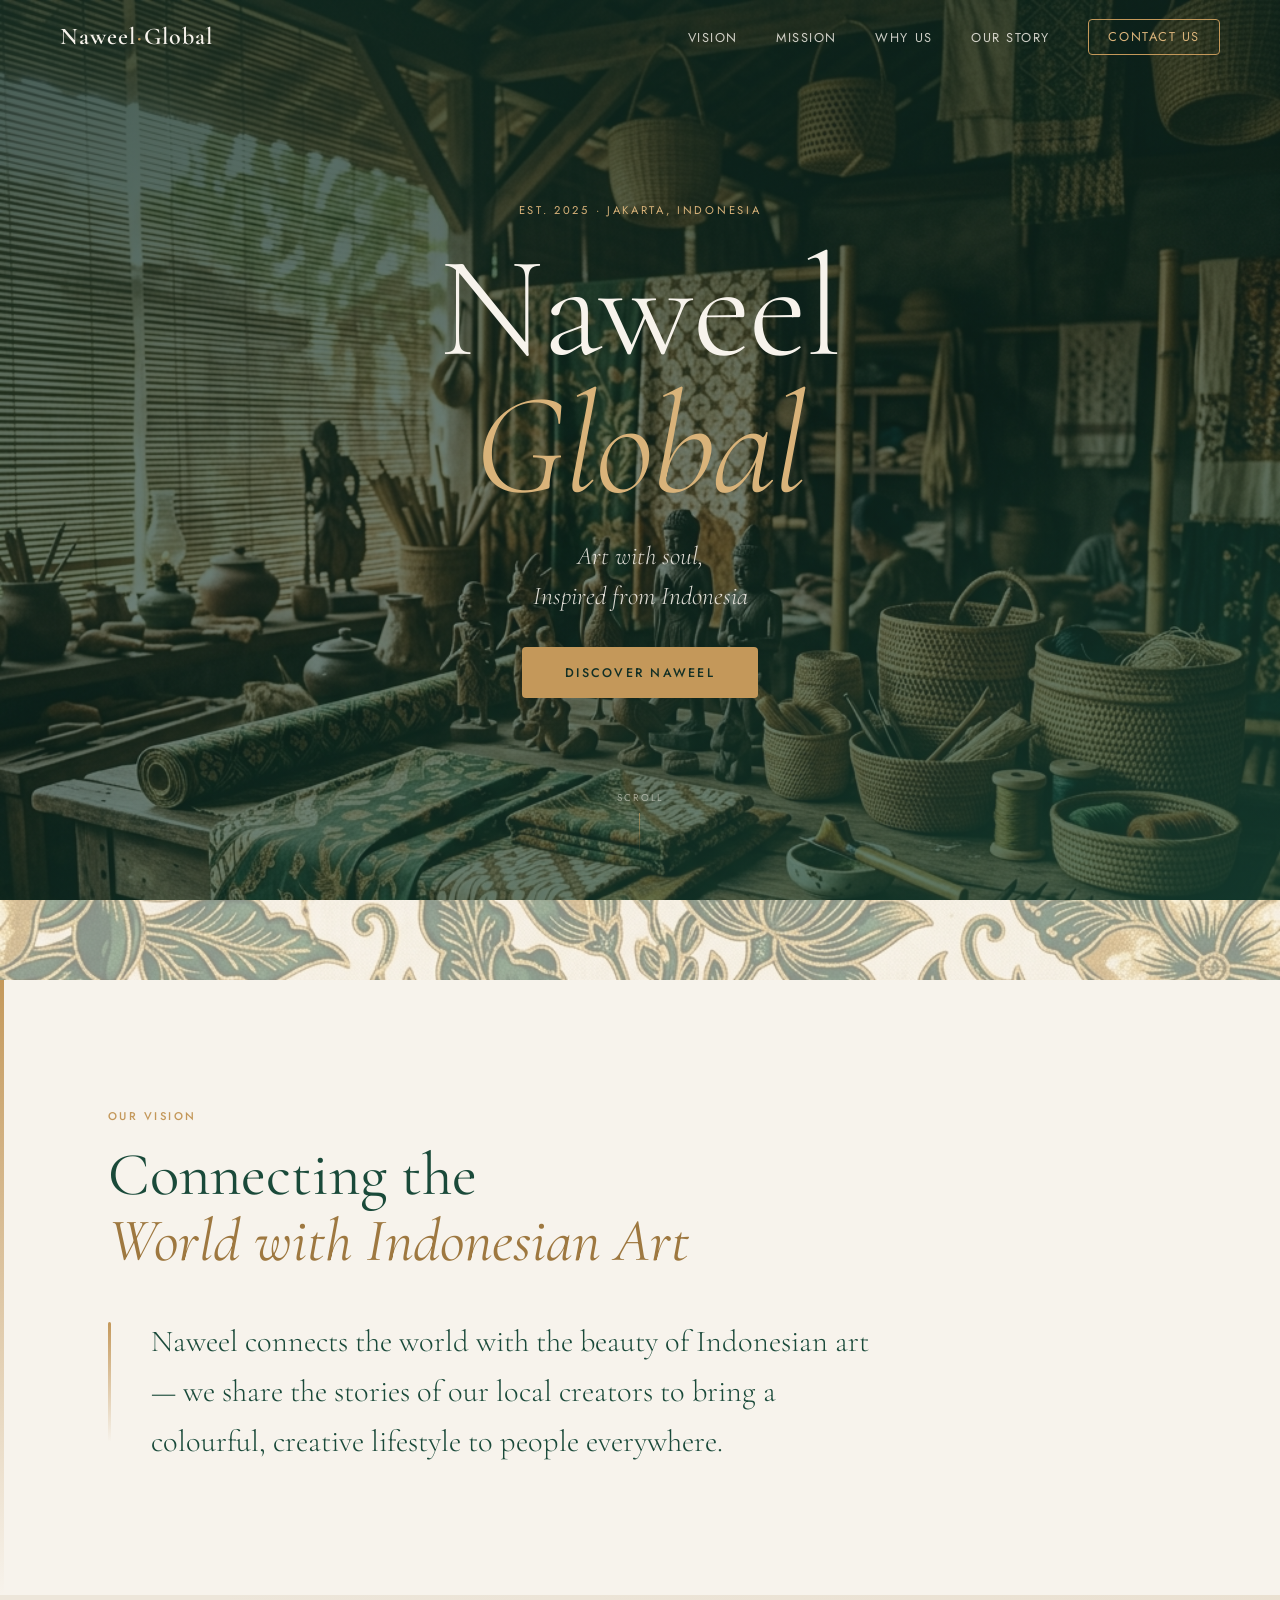
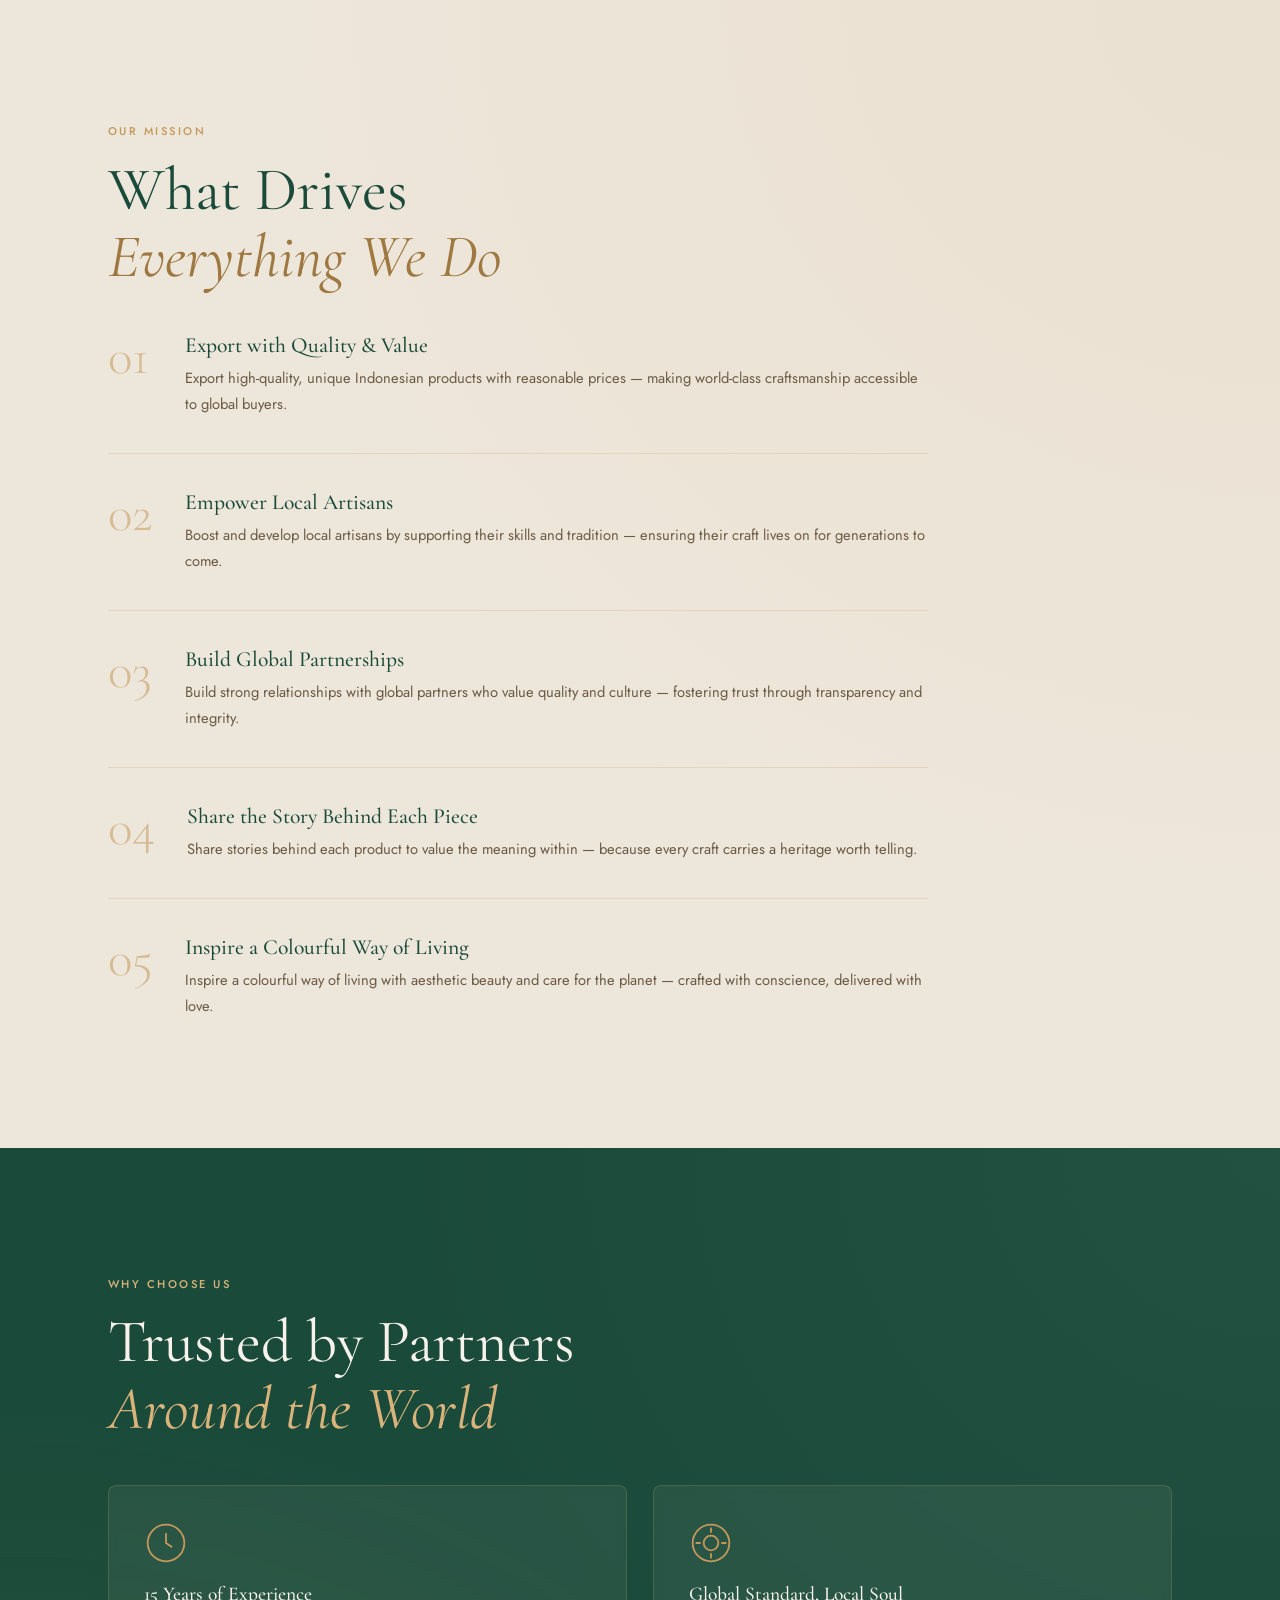
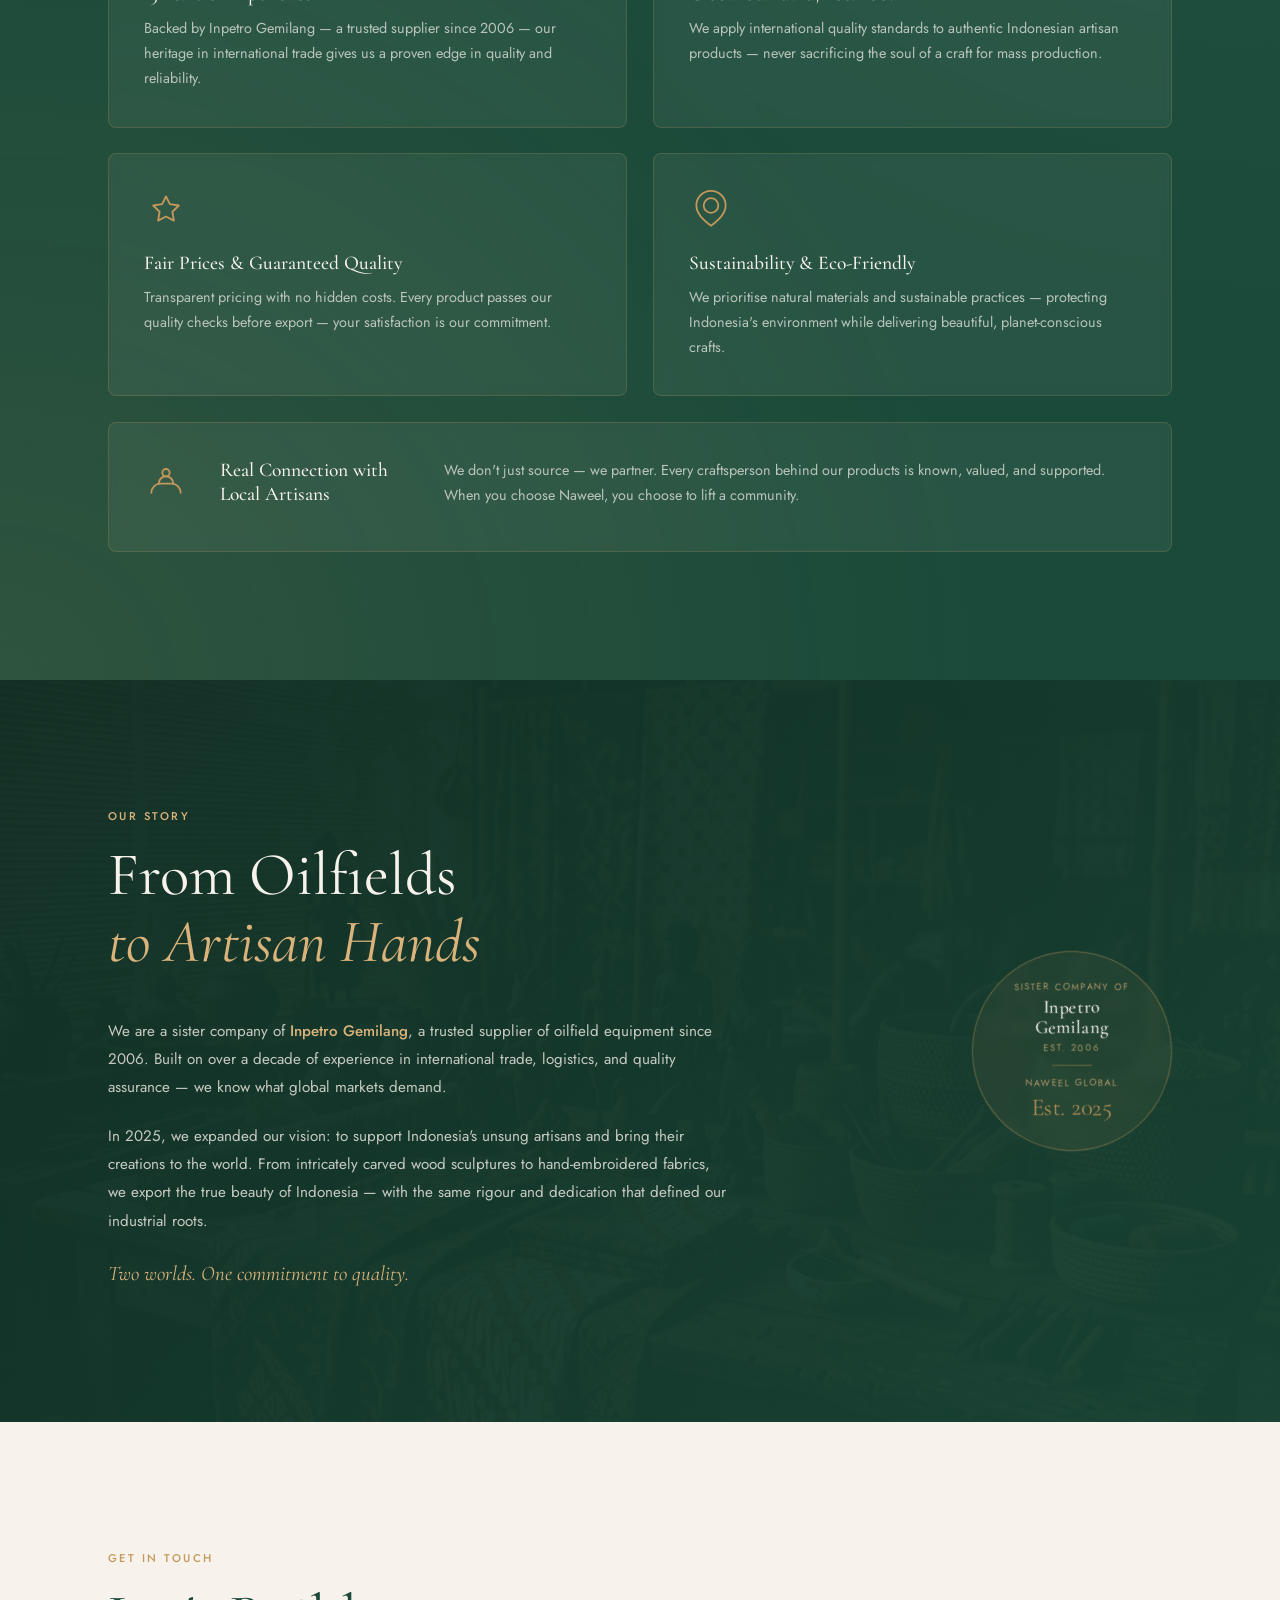
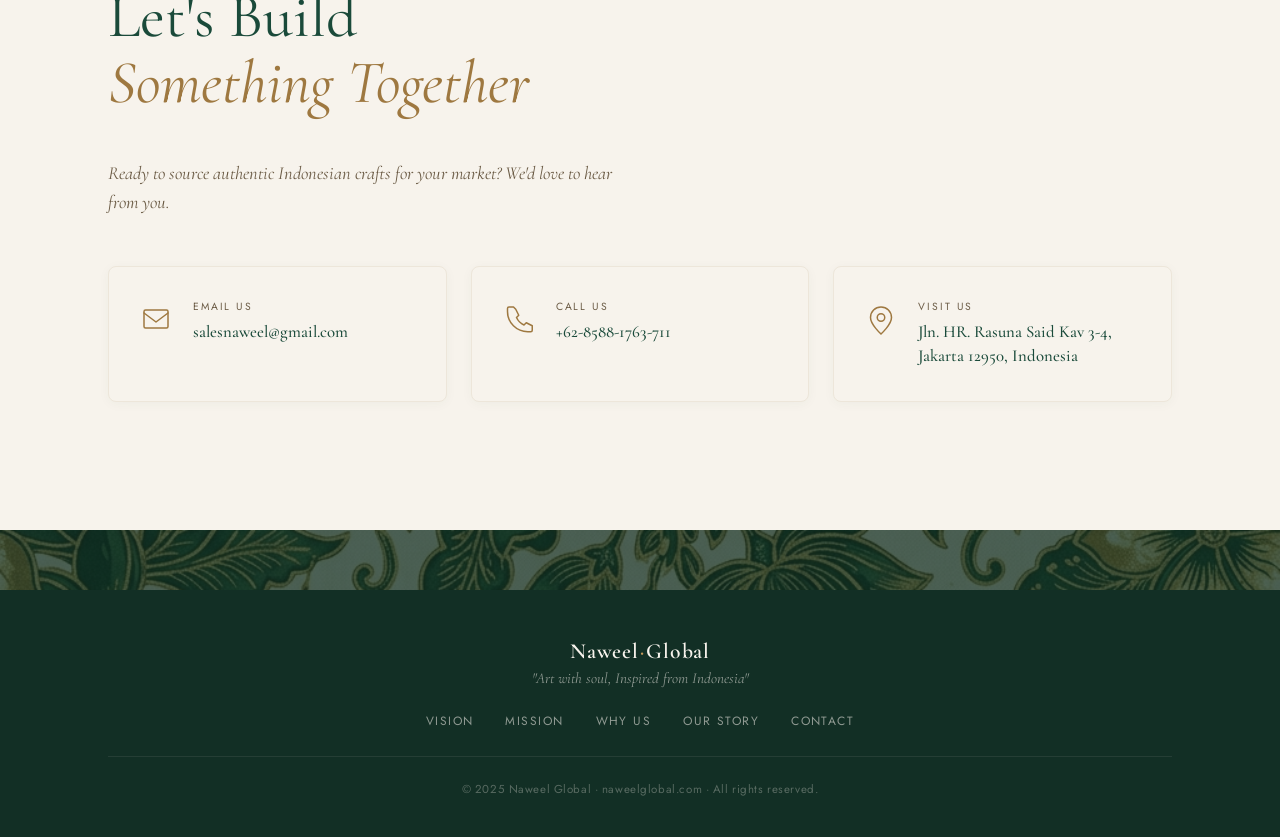
==== index.html @ 99b571c7 "Upload files for the first changes Created the files via Google's Antigravity" ====
<!DOCTYPE html>
<html lang="en">
<head>
  <meta charset="UTF-8" />
  <meta name="viewport" content="width=device-width, initial-scale=1.0" />
  <title>Naweel Global — Art with soul, Inspired from Indonesia</title>
  <meta name="description" content="Naweel Global connects the world with the beauty of Indonesian artisan crafts — handcrafted with soul, exported with care. Discover carved wood, embroidered fabrics, and more." />
  <meta name="keywords" content="Indonesian handicrafts, artisan export, batik, carved wood, Indonesian art, Naweel Global" />
  <meta property="og:title" content="Naweel Global — Art with soul, Inspired from Indonesia" />
  <meta property="og:description" content="Naweel Global connects the world with the beauty of Indonesian artisan crafts." />
  <meta property="og:url" content="https://naweelglobal.com" />
  <link rel="preconnect" href="https://fonts.googleapis.com" />
  <link rel="preconnect" href="https://fonts.gstatic.com" crossorigin />
  <link href="https://fonts.googleapis.com/css2?family=Cormorant+Garamond:ital,wght@0,300;0,400;0,500;0,600;0,700;1,300;1,400;1,500&family=Jost:wght@300;400;500&display=swap" rel="stylesheet" />
  <link rel="stylesheet" href="style.css" />
</head>
<body>

  <!-- ─────────────── NAV ─────────────── -->
  <nav id="navbar" role="navigation" aria-label="Main navigation">
    <div class="nav-inner">
      <a href="#hero" class="nav-logo" id="nav-logo-link">
        <span class="logo-text">Naweel<span class="logo-dot">·</span>Global</span>
      </a>
      <button class="nav-toggle" id="nav-toggle" aria-label="Toggle menu" aria-expanded="false">
        <span></span><span></span><span></span>
      </button>
      <ul class="nav-links" id="nav-links" role="list">
        <li><a href="#vision" class="nav-link">Vision</a></li>
        <li><a href="#mission" class="nav-link">Mission</a></li>
        <li><a href="#why-us" class="nav-link">Why Us</a></li>
        <li><a href="#our-story" class="nav-link">Our Story</a></li>
        <li><a href="#contact" class="nav-link nav-cta">Contact Us</a></li>
      </ul>
    </div>
  </nav>

  <!-- ─────────────── HERO ─────────────── -->
  <section id="hero" class="hero" aria-label="Hero section">
    <div class="hero-overlay"></div>
    <div class="hero-content reveal-hero">
      <p class="hero-eyebrow">Est. 2025 · Jakarta, Indonesia</p>
      <h1 class="hero-title">Naweel<br /><em>Global</em></h1>
      <p class="hero-slogan">Art with soul,<br />Inspired from Indonesia</p>
      <a href="#vision" class="btn-hero" id="discover-btn">Discover Naweel</a>
    </div>
    <div class="hero-scroll-hint" aria-hidden="true">
      <span>Scroll</span>
      <div class="scroll-line"></div>
    </div>
  </section>

  <!-- ─────────────── DIVIDER ORNAMENT ─────────────── -->
  <div class="ornament-band" aria-hidden="true">
    <img src="artisan_pattern.png" alt="" class="ornament-img" />
  </div>

  <!-- ─────────────── VISION ─────────────── -->
  <section id="vision" class="section vision-section" aria-label="Vision">
    <div class="container">
      <div class="section-label reveal">Our Vision</div>
      <h2 class="section-title reveal">Connecting the<br /><em>World with Indonesian Art</em></h2>
      <div class="vision-body reveal">
        <div class="vision-leaf" aria-hidden="true"></div>
        <p class="vision-text">
          Naweel connects the world with the beauty of Indonesian art — we share the stories of our local creators to bring a colourful, creative lifestyle to people everywhere.
        </p>
      </div>
    </div>
  </section>

  <!-- ─────────────── MISSION ─────────────── -->
  <section id="mission" class="section mission-section" aria-label="Mission">
    <div class="container">
      <div class="section-label reveal">Our Mission</div>
      <h2 class="section-title reveal">What Drives<br /><em>Everything We Do</em></h2>
      <ol class="mission-list" role="list">
        <li class="mission-item reveal">
          <span class="mission-num">01</span>
          <div class="mission-body">
            <h3 class="mission-heading">Export with Quality & Value</h3>
            <p>Export high-quality, unique Indonesian products with reasonable prices — making world-class craftsmanship accessible to global buyers.</p>
          </div>
        </li>
        <li class="mission-item reveal">
          <span class="mission-num">02</span>
          <div class="mission-body">
            <h3 class="mission-heading">Empower Local Artisans</h3>
            <p>Boost and develop local artisans by supporting their skills and tradition — ensuring their craft lives on for generations to come.</p>
          </div>
        </li>
        <li class="mission-item reveal">
          <span class="mission-num">03</span>
          <div class="mission-body">
            <h3 class="mission-heading">Build Global Partnerships</h3>
            <p>Build strong relationships with global partners who value quality and culture — fostering trust through transparency and integrity.</p>
          </div>
        </li>
        <li class="mission-item reveal">
          <span class="mission-num">04</span>
          <div class="mission-body">
            <h3 class="mission-heading">Share the Story Behind Each Piece</h3>
            <p>Share stories behind each product to value the meaning within — because every craft carries a heritage worth telling.</p>
          </div>
        </li>
        <li class="mission-item reveal">
          <span class="mission-num">05</span>
          <div class="mission-body">
            <h3 class="mission-heading">Inspire a Colourful Way of Living</h3>
            <p>Inspire a colourful way of living with aesthetic beauty and care for the planet — crafted with conscience, delivered with love.</p>
          </div>
        </li>
      </ol>
    </div>
  </section>

  <!-- ─────────────── WHY CHOOSE US ─────────────── -->
  <section id="why-us" class="section why-section" aria-label="Why choose Naweel Global">
    <div class="container">
      <div class="section-label reveal">Why Choose Us</div>
      <h2 class="section-title reveal">Trusted by Partners<br /><em>Around the World</em></h2>
      <div class="why-grid">

        <div class="why-card reveal" id="why-card-1">
          <div class="why-icon" aria-hidden="true">
            <svg viewBox="0 0 48 48" fill="none" xmlns="http://www.w3.org/2000/svg">
              <circle cx="24" cy="24" r="20" stroke="currentColor" stroke-width="2"/>
              <path d="M24 14v10l6 4" stroke="currentColor" stroke-width="2" stroke-linecap="round"/>
            </svg>
          </div>
          <h3 class="why-title">15 Years of Experience</h3>
          <p class="why-desc">Backed by Inpetro Gemilang — a trusted supplier since 2006 — our heritage in international trade gives us a proven edge in quality and reliability.</p>
        </div>

        <div class="why-card reveal" id="why-card-2">
          <div class="why-icon" aria-hidden="true">
            <svg viewBox="0 0 48 48" fill="none" xmlns="http://www.w3.org/2000/svg">
              <circle cx="24" cy="24" r="20" stroke="currentColor" stroke-width="2"/>
              <path d="M16 24c0-4.418 3.582-8 8-8s8 3.582 8 8-3.582 8-8 8-8-3.582-8-8z" stroke="currentColor" stroke-width="2"/>
              <path d="M24 12V8M24 40v-4M36 24h4M8 24h4" stroke="currentColor" stroke-width="2" stroke-linecap="round"/>
            </svg>
          </div>
          <h3 class="why-title">Global Standard, Local Soul</h3>
          <p class="why-desc">We apply international quality standards to authentic Indonesian artisan products — never sacrificing the soul of a craft for mass production.</p>
        </div>

        <div class="why-card reveal" id="why-card-3">
          <div class="why-icon" aria-hidden="true">
            <svg viewBox="0 0 48 48" fill="none" xmlns="http://www.w3.org/2000/svg">
              <path d="M24 8l4.2 8.5L38 18l-7 6.8 1.6 9.7L24 30l-8.6 4.5L17 24.8 10 18l9.8-1.5z" stroke="currentColor" stroke-width="2" stroke-linejoin="round"/>
            </svg>
          </div>
          <h3 class="why-title">Fair Prices & Guaranteed Quality</h3>
          <p class="why-desc">Transparent pricing with no hidden costs. Every product passes our quality checks before export — your satisfaction is our commitment.</p>
        </div>

        <div class="why-card reveal" id="why-card-4">
          <div class="why-icon" aria-hidden="true">
            <svg viewBox="0 0 48 48" fill="none" xmlns="http://www.w3.org/2000/svg">
              <path d="M24 40c0 0-16-10-16-22a16 16 0 0132 0C40 30 24 40 24 40z" stroke="currentColor" stroke-width="2"/>
              <path d="M24 26a8 8 0 100-16 8 8 0 000 16z" stroke="currentColor" stroke-width="2"/>
            </svg>
          </div>
          <h3 class="why-title">Sustainability & Eco-Friendly</h3>
          <p class="why-desc">We prioritise natural materials and sustainable practices — protecting Indonesia's environment while delivering beautiful, planet-conscious crafts.</p>
        </div>

        <div class="why-card reveal why-card--wide" id="why-card-5">
          <div class="why-icon" aria-hidden="true">
            <svg viewBox="0 0 48 48" fill="none" xmlns="http://www.w3.org/2000/svg">
              <path d="M16 28c0-4.418 3.582-8 8-8s8 3.582 8 8" stroke="currentColor" stroke-width="2" stroke-linecap="round"/>
              <circle cx="24" cy="16" r="4" stroke="currentColor" stroke-width="2"/>
              <path d="M8 38c0-5.523 4.477-10 10-10h12c5.523 0 10 4.477 10 10" stroke="currentColor" stroke-width="2" stroke-linecap="round"/>
            </svg>
          </div>
          <h3 class="why-title">Real Connection with Local Artisans</h3>
          <p class="why-desc">We don't just source — we partner. Every craftsperson behind our products is known, valued, and supported. When you choose Naweel, you choose to lift a community.</p>
        </div>

      </div>
    </div>
  </section>

  <!-- ─────────────── OUR STORY ─────────────── -->
  <section id="our-story" class="section story-section" aria-label="Our story">
    <div class="story-bg-img" aria-hidden="true"></div>
    <div class="container story-container">
      <div class="story-content reveal">
        <div class="section-label section-label--light">Our Story</div>
        <h2 class="section-title section-title--light">From Oilfields<br /><em>to Artisan Hands</em></h2>
        <p class="story-text">
          We are a sister company of <strong>Inpetro Gemilang</strong>, a trusted supplier of oilfield equipment since 2006. Built on over a decade of experience in international trade, logistics, and quality assurance — we know what global markets demand.
        </p>
        <p class="story-text">
          In 2025, we expanded our vision: to support Indonesia's unsung artisans and bring their creations to the world. From intricately carved wood sculptures to hand-embroidered fabrics, we export the true beauty of Indonesia — with the same rigour and dedication that defined our industrial roots.
        </p>
        <p class="story-text story-text--em">
          Two worlds. One commitment to quality.
        </p>
      </div>
      <div class="story-badge reveal" aria-label="Established 2025, sister company of Inpetro Gemilang since 2006">
        <div class="badge-inner">
          <span class="badge-since">Sister Company of</span>
          <span class="badge-name">Inpetro<br />Gemilang</span>
          <span class="badge-since">Est. 2006</span>
          <div class="badge-divider" aria-hidden="true"></div>
          <span class="badge-since">Naweel Global</span>
          <span class="badge-year">Est. 2025</span>
        </div>
      </div>
    </div>
  </section>

  <!-- ─────────────── CONTACT ─────────────── -->
  <section id="contact" class="section contact-section" aria-label="Contact Naweel Global">
    <div class="container">
      <div class="section-label reveal">Get in Touch</div>
      <h2 class="section-title reveal">Let's Build<br /><em>Something Together</em></h2>
      <p class="contact-intro reveal">
        Ready to source authentic Indonesian crafts for your market? We'd love to hear from you.
      </p>
      <div class="contact-grid reveal">

        <a href="mailto:salesnaweel@gmail.com" class="contact-card" id="contact-email">
          <div class="contact-icon" aria-hidden="true">
            <svg viewBox="0 0 48 48" fill="none" xmlns="http://www.w3.org/2000/svg">
              <rect x="8" y="12" width="32" height="24" rx="2" stroke="currentColor" stroke-width="2"/>
              <path d="M8 16l16 12L40 16" stroke="currentColor" stroke-width="2" stroke-linecap="round" stroke-linejoin="round"/>
            </svg>
          </div>
          <div class="contact-info">
            <span class="contact-label">Email Us</span>
            <span class="contact-value">salesnaweel@gmail.com</span>
          </div>
        </a>

        <a href="tel:+6285881763711" class="contact-card" id="contact-phone">
          <div class="contact-icon" aria-hidden="true">
            <svg viewBox="0 0 48 48" fill="none" xmlns="http://www.w3.org/2000/svg">
              <path d="M18 8h-6a2 2 0 00-2 2v4c0 14.912 12.088 27 27 27h4a2 2 0 002-2v-6l-8-4-3 3a19.93 19.93 0 01-10-10l3-3-4-8z" stroke="currentColor" stroke-width="2" stroke-linejoin="round"/>
            </svg>
          </div>
          <div class="contact-info">
            <span class="contact-label">Call Us</span>
            <span class="contact-value">+62-8588-1763-711</span>
          </div>
        </a>

        <div class="contact-card contact-card--address" id="contact-address">
          <div class="contact-icon" aria-hidden="true">
            <svg viewBox="0 0 48 48" fill="none" xmlns="http://www.w3.org/2000/svg">
              <path d="M24 44s-14-12.686-14-22a14 14 0 1128 0C38 31.314 24 44 24 44z" stroke="currentColor" stroke-width="2"/>
              <circle cx="24" cy="22" r="5" stroke="currentColor" stroke-width="2"/>
            </svg>
          </div>
          <div class="contact-info">
            <span class="contact-label">Visit Us</span>
            <span class="contact-value">Jln. HR. Rasuna Said Kav 3-4,<br />Jakarta 12950, Indonesia</span>
          </div>
        </div>

      </div>
    </div>
  </section>

  <!-- ─────────────── FOOTER ─────────────── -->
  <footer class="site-footer" role="contentinfo">
    <div class="footer-ornament" aria-hidden="true">
      <img src="artisan_pattern.png" alt="" class="ornament-img ornament-img--footer" />
    </div>
    <div class="container footer-inner">
      <div class="footer-brand">
        <span class="logo-text footer-logo">Naweel<span class="logo-dot">·</span>Global</span>
        <p class="footer-slogan">"Art with soul, Inspired from Indonesia"</p>
      </div>
      <nav class="footer-nav" aria-label="Footer navigation">
        <a href="#vision">Vision</a>
        <a href="#mission">Mission</a>
        <a href="#why-us">Why Us</a>
        <a href="#our-story">Our Story</a>
        <a href="#contact">Contact</a>
      </nav>
      <p class="footer-copy">&copy; 2025 Naweel Global · naweelglobal.com · All rights reserved.</p>
    </div>
  </footer>

  <script src="main.js"></script>
</body>
</html>
---- style.css ----
/* ================================================================
   NAWEEL GLOBAL — style.css
   Palette: #1a4a3a (forest green) | #f7f3ec (cream) | #c4985a (gold)
   Fonts: Cormorant Garamond (serif) | Jost (sans-serif)
================================================================ */

/* ── RESET & TOKENS ─────────────────────────────────────────── */
*, *::before, *::after {
  box-sizing: border-box;
  margin: 0;
  padding: 0;
}

:root {
  --green:     #1a4a3a;
  --green-mid: #24614e;
  --green-dk:  #122f25;
  --cream:     #f7f3ec;
  --cream-dk:  #ede6da;
  --gold:      #c4985a;
  --gold-lt:   #d9b37a;
  --gold-dk:   #9e7840;
  --text:      #2c2118;
  --text-muted:#6b5b45;

  --serif: 'Cormorant Garamond', Georgia, serif;
  --sans:  'Jost', system-ui, sans-serif;

  --container: 1160px;
  --radius:    4px;

  --ease-out: cubic-bezier(0.16, 1, 0.3, 1);
}

html {
  scroll-behavior: smooth;
  font-size: 16px;
}

body {
  font-family: var(--sans);
  color: var(--text);
  background: var(--cream);
  overflow-x: hidden;
  -webkit-font-smoothing: antialiased;
}

::selection {
  background: var(--gold);
  color: var(--cream);
}

/* ── SCROLLBAR ─────────────────────────────────────────────── */
::-webkit-scrollbar { width: 6px; }
::-webkit-scrollbar-track { background: var(--cream-dk); }
::-webkit-scrollbar-thumb { background: var(--gold-dk); border-radius: 3px; }

/* ── UTILITIES ─────────────────────────────────────────────── */
.container {
  width: 100%;
  max-width: var(--container);
  margin-inline: auto;
  padding-inline: clamp(1.25rem, 5vw, 3rem);
}

.section {
  padding-block: clamp(5rem, 10vw, 9rem);
}

.section-label {
  font-family: var(--sans);
  font-size: 0.7rem;
  font-weight: 500;
  letter-spacing: 0.22em;
  text-transform: uppercase;
  color: var(--gold);
  margin-bottom: 1.1rem;
}
.section-label--light { color: var(--gold-lt); }

.section-title {
  font-family: var(--serif);
  font-size: clamp(2.4rem, 5vw, 3.8rem);
  font-weight: 400;
  line-height: 1.1;
  color: var(--green);
  margin-bottom: 2.6rem;
}
.section-title em {
  font-style: italic;
  color: var(--gold-dk);
}
.section-title--light { color: var(--cream); }
.section-title--light em { color: var(--gold-lt); }

/* ── SCROLL REVEAL ─────────────────────────────────────────── */
.reveal {
  opacity: 0;
  transform: translateY(32px);
  transition: opacity 0.75s var(--ease-out), transform 0.75s var(--ease-out);
}
.reveal.visible {
  opacity: 1;
  transform: translateY(0);
}
.reveal-hero { opacity: 1; }

/* stagger children */
.reveal:nth-child(2) { transition-delay: 0.08s; }
.reveal:nth-child(3) { transition-delay: 0.16s; }
.reveal:nth-child(4) { transition-delay: 0.24s; }
.reveal:nth-child(5) { transition-delay: 0.32s; }

/* ── NAVBAR ─────────────────────────────────────────────────── */
#navbar {
  position: fixed;
  top: 0; left: 0; right: 0;
  z-index: 900;
  padding: 0 clamp(1.25rem, 5vw, 3rem);
  background: transparent;
  transition: background 0.4s ease, box-shadow 0.4s ease, padding 0.4s ease;
}
#navbar.scrolled {
  background: rgba(26, 74, 58, 0.97);
  backdrop-filter: blur(10px);
  box-shadow: 0 2px 24px rgba(0,0,0,0.18);
  padding-block: 0;
}

.nav-inner {
  display: flex;
  align-items: center;
  justify-content: space-between;
  height: 72px;
  max-width: var(--container);
  margin-inline: auto;
}

.nav-logo {
  text-decoration: none;
}
.logo-text {
  font-family: var(--serif);
  font-size: 1.5rem;
  font-weight: 600;
  color: var(--cream);
  letter-spacing: 0.04em;
}
.logo-dot {
  color: var(--gold);
  margin-inline: 1px;
}

.nav-links {
  list-style: none;
  display: flex;
  align-items: center;
  gap: 2.4rem;
}
.nav-link {
  font-family: var(--sans);
  font-size: 0.8rem;
  font-weight: 400;
  letter-spacing: 0.12em;
  text-transform: uppercase;
  color: rgba(247,243,236,0.82);
  text-decoration: none;
  transition: color 0.25s;
}
.nav-link:hover { color: var(--gold-lt); }
.nav-link.nav-cta {
  border: 1px solid var(--gold);
  padding: 0.45rem 1.2rem;
  color: var(--gold-lt);
  border-radius: var(--radius);
  transition: background 0.25s, color 0.25s;
}
.nav-link.nav-cta:hover {
  background: var(--gold);
  color: var(--green-dk);
}

.nav-toggle {
  display: none;
  flex-direction: column;
  gap: 5px;
  background: none;
  border: none;
  cursor: pointer;
  padding: 6px;
}
.nav-toggle span {
  display: block;
  width: 24px; height: 2px;
  background: var(--cream);
  border-radius: 2px;
  transition: transform 0.3s, opacity 0.3s;
}
.nav-toggle.open span:nth-child(1) { transform: translateY(7px) rotate(45deg); }
.nav-toggle.open span:nth-child(2) { opacity: 0; }
.nav-toggle.open span:nth-child(3) { transform: translateY(-7px) rotate(-45deg); }

/* ── HERO ────────────────────────────────────────────────────── */
.hero {
  position: relative;
  min-height: 100svh;
  display: flex;
  align-items: center;
  justify-content: center;
  background:
    url('hero_background.png') center center / cover no-repeat,
    var(--green-dk);
  overflow: hidden;
}

.hero-overlay {
  position: absolute;
  inset: 0;
  background: linear-gradient(
    160deg,
    rgba(18, 47, 37, 0.78) 0%,
    rgba(18, 47, 37, 0.58) 55%,
    rgba(26, 74, 58, 0.72) 100%
  );
  z-index: 1;
}

.hero-content {
  position: relative;
  z-index: 2;
  text-align: center;
  padding-inline: clamp(1.5rem, 6vw, 4rem);
  max-width: 780px;
  display: flex;
  flex-direction: column;
  align-items: center;
  gap: 1.4rem;
}

.hero-eyebrow {
  font-family: var(--sans);
  font-size: 0.7rem;
  letter-spacing: 0.24em;
  text-transform: uppercase;
  color: var(--gold-lt);
  opacity: 0;
  animation: fadeUp 0.9s 0.2s var(--ease-out) forwards;
}

.hero-title {
  font-family: var(--serif);
  font-size: clamp(4rem, 12vw, 9rem);
  font-weight: 300;
  line-height: 0.95;
  color: var(--cream);
  letter-spacing: -0.01em;
  opacity: 0;
  animation: fadeUp 1s 0.4s var(--ease-out) forwards;
}
.hero-title em {
  font-style: italic;
  color: var(--gold-lt);
  font-weight: 300;
}

.hero-slogan {
  font-family: var(--serif);
  font-size: clamp(1.1rem, 2.5vw, 1.6rem);
  font-weight: 300;
  font-style: italic;
  color: rgba(247,243,236,0.88);
  line-height: 1.55;
  opacity: 0;
  animation: fadeUp 1s 0.65s var(--ease-out) forwards;
}

.btn-hero {
  display: inline-block;
  margin-top: 0.6rem;
  padding: 0.9rem 2.6rem;
  font-family: var(--sans);
  font-size: 0.78rem;
  font-weight: 500;
  letter-spacing: 0.18em;
  text-transform: uppercase;
  color: var(--green-dk);
  background: var(--gold);
  text-decoration: none;
  border-radius: var(--radius);
  border: 2px solid transparent;
  transition: background 0.28s, color 0.28s, border-color 0.28s, transform 0.28s;
  opacity: 0;
  animation: fadeUp 1s 0.9s var(--ease-out) forwards;
}
.btn-hero:hover {
  background: transparent;
  border-color: var(--gold-lt);
  color: var(--gold-lt);
  transform: translateY(-2px);
}

.hero-scroll-hint {
  position: absolute;
  bottom: 2.8rem;
  left: 50%;
  transform: translateX(-50%);
  z-index: 2;
  display: flex;
  flex-direction: column;
  align-items: center;
  gap: 0.5rem;
  color: rgba(247,243,236,0.5);
  font-family: var(--sans);
  font-size: 0.62rem;
  letter-spacing: 0.2em;
  text-transform: uppercase;
  animation: fadePulse 2.5s 2s ease-in-out infinite;
}
.scroll-line {
  width: 1px;
  height: 42px;
  background: linear-gradient(to bottom, rgba(196,152,90,0.7), transparent);
  animation: scrollPulse 2s 2s ease-in-out infinite;
}

/* ── ORNAMENT BAND ───────────────────────────────────────────── */
.ornament-band {
  width: 100%;
  height: 80px;
  overflow: hidden;
  display: flex;
  align-items: center;
}
.ornament-img {
  width: 100%;
  height: 100%;
  object-fit: cover;
  object-position: center;
  opacity: 0.45;
}
.ornament-img--footer {
  opacity: 0.25;
  transform: scaleY(-1);
}

/* ── VISION ──────────────────────────────────────────────────── */
.vision-section {
  background: var(--cream);
  position: relative;
}
.vision-section::before {
  content: '';
  position: absolute;
  top: 0; left: 0;
  width: 4px;
  height: 100%;
  background: linear-gradient(to bottom, var(--gold), transparent);
}

.vision-body {
  display: flex;
  align-items: flex-start;
  gap: 2.5rem;
  max-width: 780px;
}
.vision-leaf {
  flex-shrink: 0;
  width: 3px;
  height: 120px;
  background: linear-gradient(to bottom, var(--gold), transparent);
  border-radius: 2px;
  margin-top: 0.3rem;
}
.vision-text {
  font-family: var(--serif);
  font-size: clamp(1.35rem, 2.6vw, 1.9rem);
  font-weight: 300;
  line-height: 1.65;
  color: var(--green);
}

/* ── MISSION ─────────────────────────────────────────────────── */
.mission-section {
  background: var(--cream-dk);
  position: relative;
}
.mission-section::after {
  content: '';
  position: absolute;
  inset: 0;
  background:
    radial-gradient(ellipse at top right, rgba(196,152,90,0.07) 0%, transparent 60%);
  pointer-events: none;
}

.mission-list {
  list-style: none;
  display: flex;
  flex-direction: column;
  gap: 2.2rem;
  max-width: 820px;
}

.mission-item {
  display: flex;
  align-items: flex-start;
  gap: 2rem;
  padding-bottom: 2.2rem;
  border-bottom: 1px solid rgba(196,152,90,0.22);
}
.mission-item:last-child {
  border-bottom: none;
  padding-bottom: 0;
}

.mission-num {
  font-family: var(--serif);
  font-size: 3.2rem;
  font-weight: 300;
  line-height: 1;
  color: var(--gold);
  opacity: 0.55;
  flex-shrink: 0;
  min-width: 2.8rem;
}

.mission-heading {
  font-family: var(--serif);
  font-size: 1.35rem;
  font-weight: 500;
  color: var(--green);
  margin-bottom: 0.5rem;
}

.mission-body p {
  font-family: var(--sans);
  font-size: 0.92rem;
  line-height: 1.75;
  color: var(--text-muted);
}

/* ── WHY CHOOSE US ───────────────────────────────────────────── */
.why-section {
  background: var(--green);
  position: relative;
  overflow: hidden;
}
.why-section::before {
  content: '';
  position: absolute;
  inset: 0;
  background:
    radial-gradient(ellipse at bottom left, rgba(196,152,90,0.12) 0%, transparent 55%),
    radial-gradient(ellipse at top right, rgba(247,243,236,0.04) 0%, transparent 50%);
  pointer-events: none;
}

.why-section .section-label { color: var(--gold-lt); }
.why-section .section-title { color: var(--cream); }
.why-section .section-title em { color: var(--gold-lt); }

.why-grid {
  display: grid;
  grid-template-columns: repeat(2, 1fr);
  gap: 1.6rem;
}

.why-card {
  background: rgba(247,243,236,0.06);
  border: 1px solid rgba(196,152,90,0.22);
  border-radius: 8px;
  padding: 2.2rem;
  transition: background 0.3s, border-color 0.3s, transform 0.3s;
  backdrop-filter: blur(4px);
}
.why-card:hover {
  background: rgba(247,243,236,0.11);
  border-color: rgba(196,152,90,0.5);
  transform: translateY(-4px);
}
.why-card--wide {
  grid-column: 1 / -1;
  display: flex;
  align-items: flex-start;
  gap: 2rem;
}

.why-icon {
  width: 44px;
  height: 44px;
  color: var(--gold);
  margin-bottom: 1.1rem;
  flex-shrink: 0;
}
.why-card--wide .why-icon { margin-bottom: 0; }

.why-title {
  font-family: var(--serif);
  font-size: 1.22rem;
  font-weight: 500;
  color: var(--cream);
  margin-bottom: 0.6rem;
}
.why-desc {
  font-family: var(--sans);
  font-size: 0.9rem;
  line-height: 1.75;
  color: rgba(247,243,236,0.7);
}

/* ── OUR STORY ───────────────────────────────────────────────── */
.story-section {
  position: relative;
  background: var(--green-dk);
  overflow: hidden;
}
.story-bg-img {
  position: absolute;
  inset: 0;
  background:
    url('hero_background.png') center center / cover no-repeat;
  opacity: 0.12;
  z-index: 0;
}
.story-section::after {
  content: '';
  position: absolute;
  inset: 0;
  background: linear-gradient(135deg, rgba(18,47,37,0.88) 0%, rgba(26,74,58,0.72) 100%);
  z-index: 1;
}

.story-container {
  position: relative;
  z-index: 2;
  display: grid;
  grid-template-columns: 1fr auto;
  align-items: center;
  gap: clamp(2rem, 6vw, 5rem);
}

.story-content {
  max-width: 620px;
}

.story-text {
  font-family: var(--sans);
  font-size: 0.95rem;
  line-height: 1.85;
  color: rgba(247,243,236,0.78);
  margin-bottom: 1.3rem;
}
.story-text strong { color: var(--gold-lt); font-weight: 500; }
.story-text--em {
  font-family: var(--serif);
  font-size: 1.3rem;
  font-style: italic;
  color: var(--gold-lt);
  margin-top: 0.6rem;
  margin-bottom: 0;
}

.story-badge {
  flex-shrink: 0;
  width: 200px;
  height: 200px;
  border-radius: 50%;
  border: 1px solid rgba(196,152,90,0.4);
  background: rgba(196,152,90,0.07);
  display: flex;
  align-items: center;
  justify-content: center;
  text-align: center;
  backdrop-filter: blur(4px);
}

.badge-inner {
  display: flex;
  flex-direction: column;
  align-items: center;
  gap: 0.25rem;
}
.badge-since {
  font-family: var(--sans);
  font-size: 0.58rem;
  letter-spacing: 0.18em;
  text-transform: uppercase;
  color: var(--gold-lt);
  opacity: 0.75;
}
.badge-name {
  font-family: var(--serif);
  font-size: 1.15rem;
  font-weight: 500;
  line-height: 1.1;
  color: var(--cream);
  letter-spacing: 0.02em;
}
.badge-year {
  font-family: var(--serif);
  font-size: 1.5rem;
  font-weight: 300;
  color: var(--gold);
}
.badge-divider {
  width: 40px;
  height: 1px;
  background: rgba(196,152,90,0.45);
  margin: 0.4rem 0;
}

/* ── CONTACT ─────────────────────────────────────────────────── */
.contact-section {
  background: var(--cream);
}

.contact-intro {
  font-family: var(--serif);
  font-size: 1.15rem;
  color: var(--text-muted);
  font-style: italic;
  max-width: 520px;
  margin-bottom: 3rem;
  line-height: 1.6;
}

.contact-grid {
  display: grid;
  grid-template-columns: repeat(3, 1fr);
  gap: 1.5rem;
}

.contact-card {
  display: flex;
  align-items: flex-start;
  gap: 1.2rem;
  padding: 2rem 1.8rem;
  border-radius: 8px;
  border: 1px solid var(--cream-dk);
  background: var(--cream);
  text-decoration: none;
  color: inherit;
  transition: border-color 0.28s, box-shadow 0.28s, transform 0.28s;
  box-shadow: 0 2px 12px rgba(26,74,58,0.04);
}
.contact-card:hover {
  border-color: var(--gold);
  box-shadow: 0 8px 32px rgba(196,152,90,0.15);
  transform: translateY(-3px);
}
.contact-card--address { cursor: default; }

.contact-icon {
  width: 36px;
  height: 36px;
  color: var(--gold-dk);
  flex-shrink: 0;
  margin-top: 2px;
}
.contact-label {
  display: block;
  font-family: var(--sans);
  font-size: 0.65rem;
  letter-spacing: 0.18em;
  text-transform: uppercase;
  color: var(--text-muted);
  margin-bottom: 0.4rem;
}
.contact-value {
  display: block;
  font-family: var(--serif);
  font-size: 1.05rem;
  font-weight: 500;
  color: var(--green);
  line-height: 1.45;
}

/* ── FOOTER ──────────────────────────────────────────────────── */
.site-footer {
  background: var(--green-dk);
  color: rgba(247,243,236,0.7);
}
.footer-ornament {
  width: 100%;
  height: 60px;
  overflow: hidden;
}
.footer-inner {
  display: flex;
  flex-direction: column;
  align-items: center;
  text-align: center;
  gap: 1.6rem;
  padding-block: 3rem 2.5rem;
}
.footer-logo { font-size: 1.35rem; }
.footer-slogan {
  font-family: var(--serif);
  font-size: 0.95rem;
  font-style: italic;
  color: rgba(247,243,236,0.55);
  margin-top: 0.3rem;
}
.footer-brand { display: flex; flex-direction: column; align-items: center; }

.footer-nav {
  display: flex;
  flex-wrap: wrap;
  justify-content: center;
  gap: 1rem 2rem;
}
.footer-nav a {
  font-family: var(--sans);
  font-size: 0.75rem;
  letter-spacing: 0.12em;
  text-transform: uppercase;
  color: rgba(247,243,236,0.55);
  text-decoration: none;
  transition: color 0.2s;
}
.footer-nav a:hover { color: var(--gold-lt); }

.footer-copy {
  font-family: var(--sans);
  font-size: 0.72rem;
  letter-spacing: 0.05em;
  color: rgba(247,243,236,0.3);
  border-top: 1px solid rgba(247,243,236,0.08);
  width: 100%;
  padding-top: 1.5rem;
}

/* ── ANIMATIONS ─────────────────────────────────────────────── */
@keyframes fadeUp {
  from { opacity: 0; transform: translateY(28px); }
  to   { opacity: 1; transform: translateY(0); }
}

@keyframes fadePulse {
  0%, 100% { opacity: 0.4; }
  50%       { opacity: 1; }
}

@keyframes scrollPulse {
  0%   { transform: scaleY(0); transform-origin: top; }
  50%  { transform: scaleY(1); transform-origin: top; }
  51%  { transform: scaleY(1); transform-origin: bottom; }
  100% { transform: scaleY(0); transform-origin: bottom; }
}

/* ── RESPONSIVE ─────────────────────────────────────────────── */
@media (max-width: 900px) {
  .why-grid { grid-template-columns: 1fr; }
  .why-card--wide { flex-direction: column; }
  .contact-grid { grid-template-columns: 1fr; }
  .story-container {
    grid-template-columns: 1fr;
  }
  .story-badge {
    margin-inline: auto;
    width: 180px; height: 180px;
  }
}

@media (max-width: 700px) {
  .nav-links {
    display: none;
    flex-direction: column;
    gap: 0;
    position: absolute;
    top: 72px; left: 0; right: 0;
    background: rgba(18, 47, 37, 0.98);
    backdrop-filter: blur(12px);
    padding: 1.2rem 0 1.6rem;
    border-top: 1px solid rgba(196,152,90,0.2);
  }
  .nav-links.open { display: flex; }
  .nav-link {
    padding: 0.85rem 2rem;
    width: 100%;
    font-size: 0.85rem;
  }
  .nav-link.nav-cta {
    margin: 0.6rem 2rem 0;
    width: auto;
    text-align: center;
  }
  .nav-toggle { display: flex; }
  #navbar { position: fixed; }

  .vision-body { flex-direction: column; gap: 1.2rem; }
  .vision-leaf { width: 60px; height: 3px; margin: 0; }

  .mission-item { flex-direction: column; gap: 0.8rem; }
  .mission-num { font-size: 2.4rem; }

  .hero-scroll-hint { display: none; }
}

@media (max-width: 480px) {
  .contact-card { padding: 1.5rem; }
}
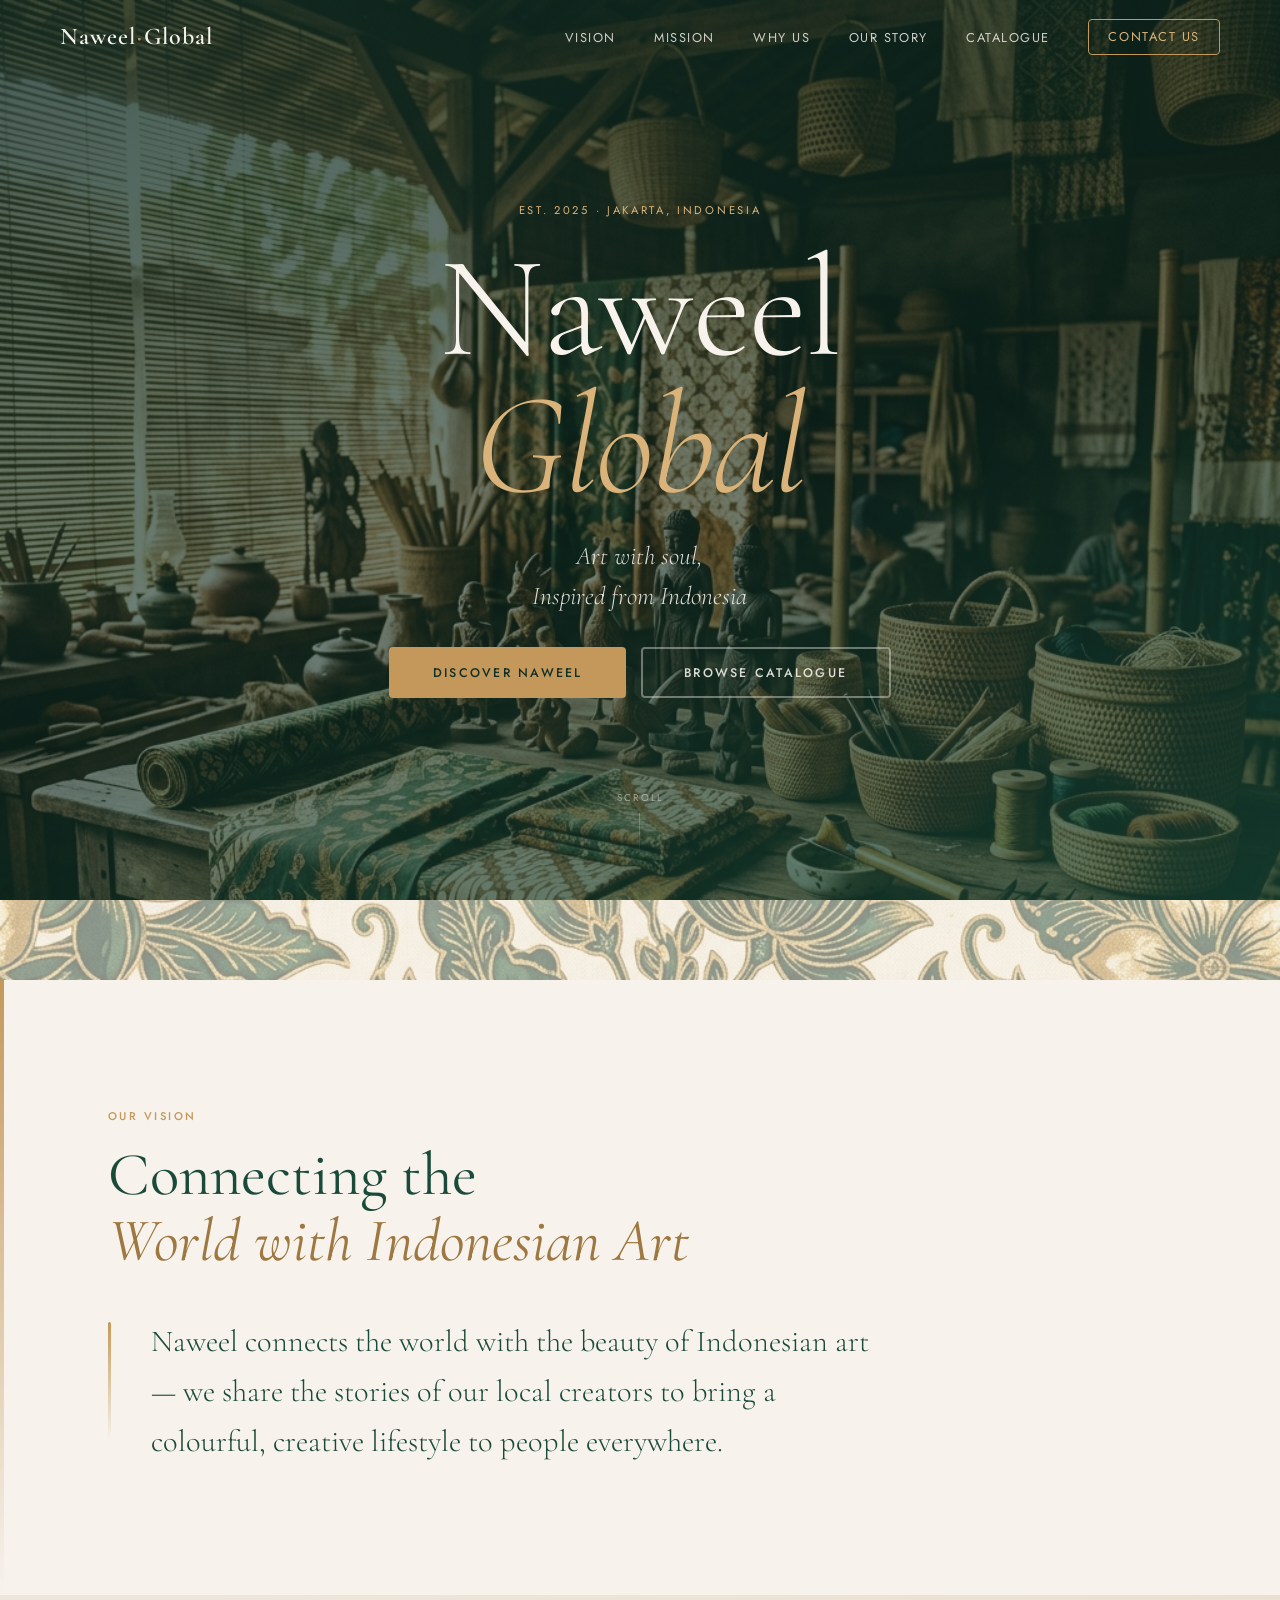
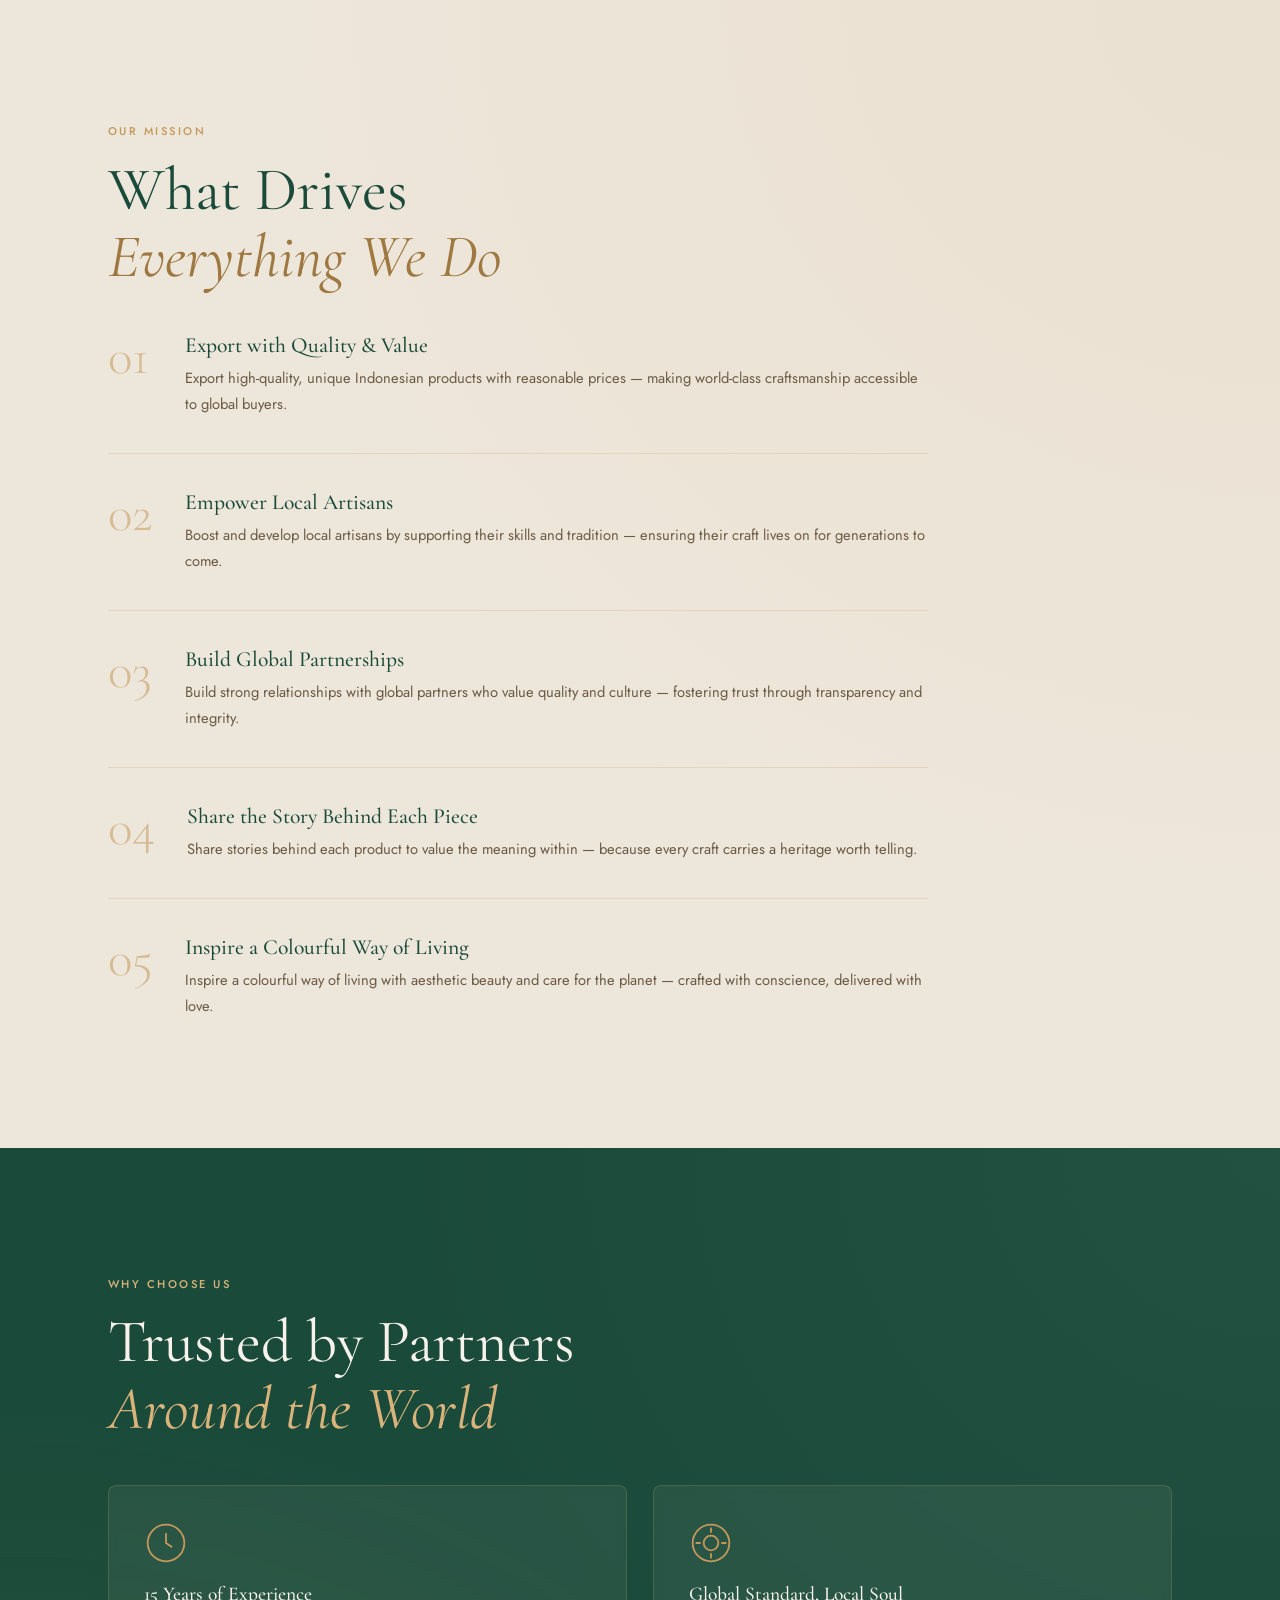
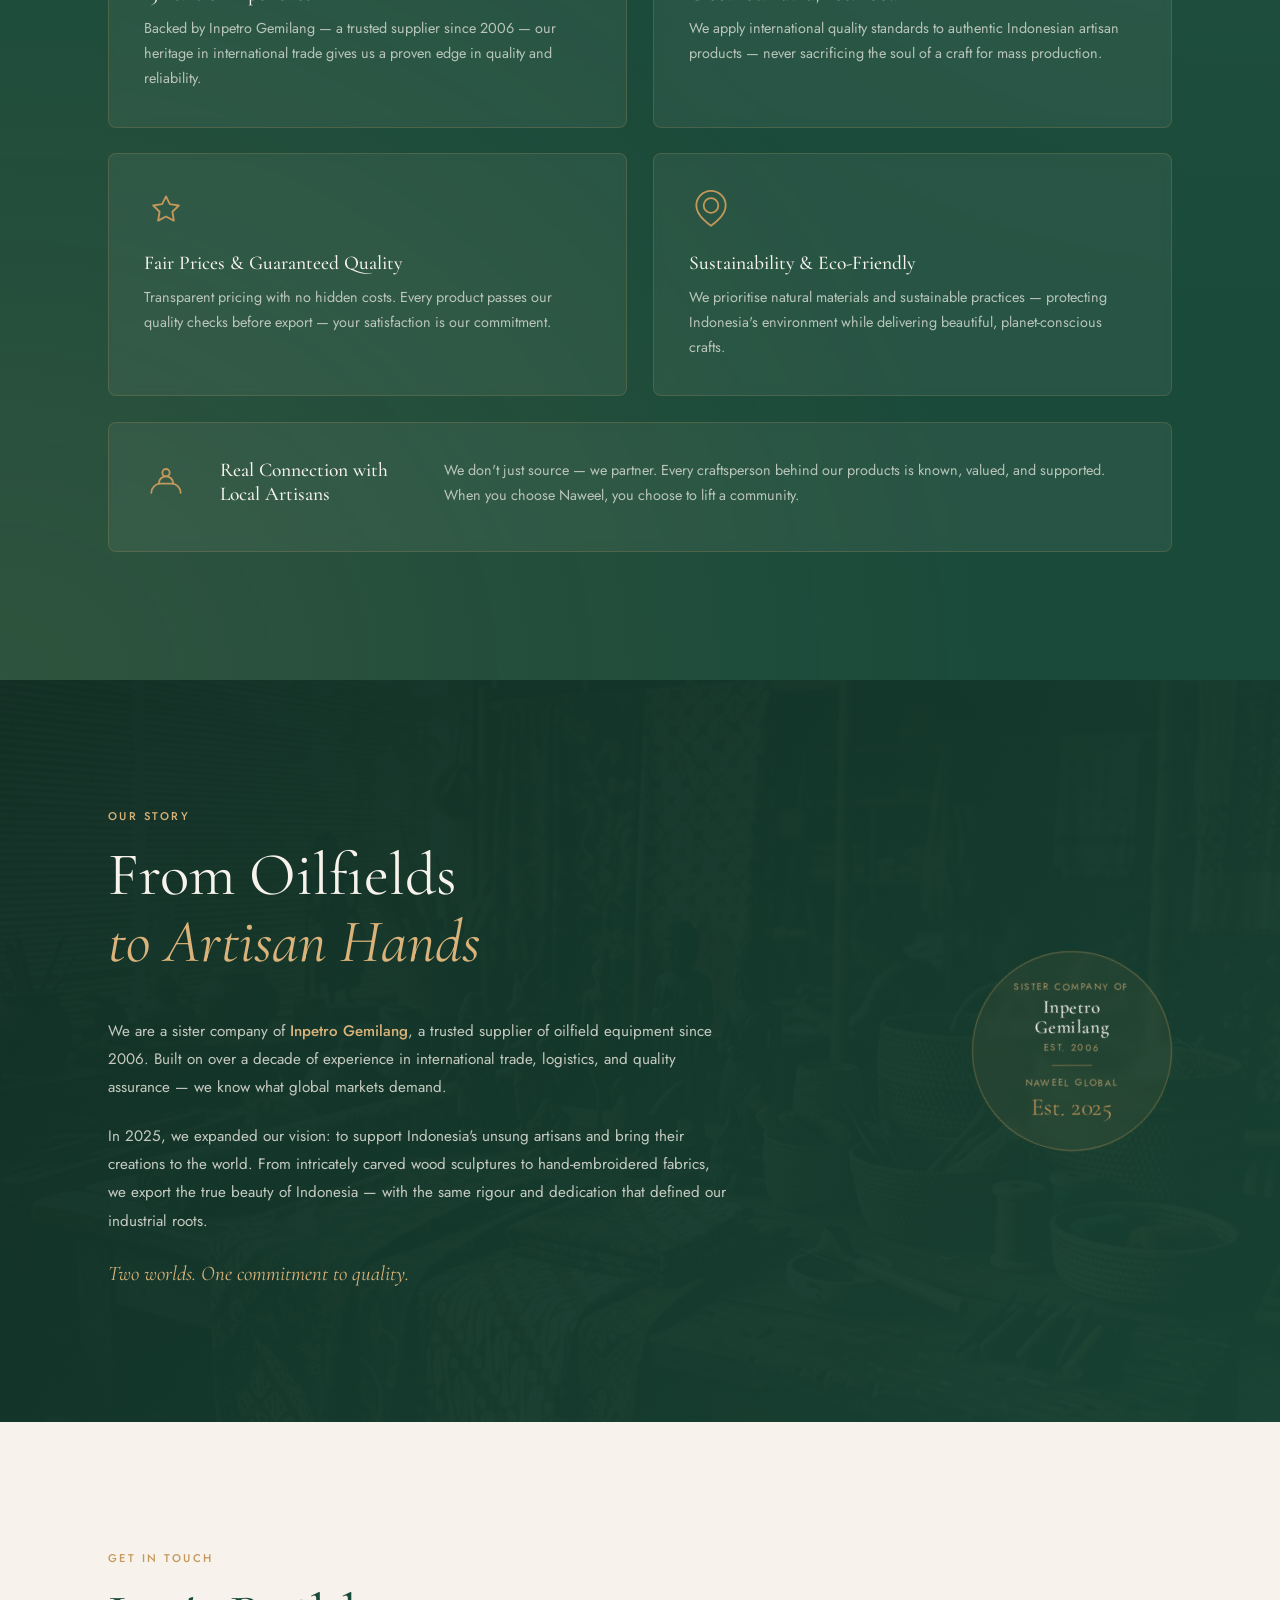
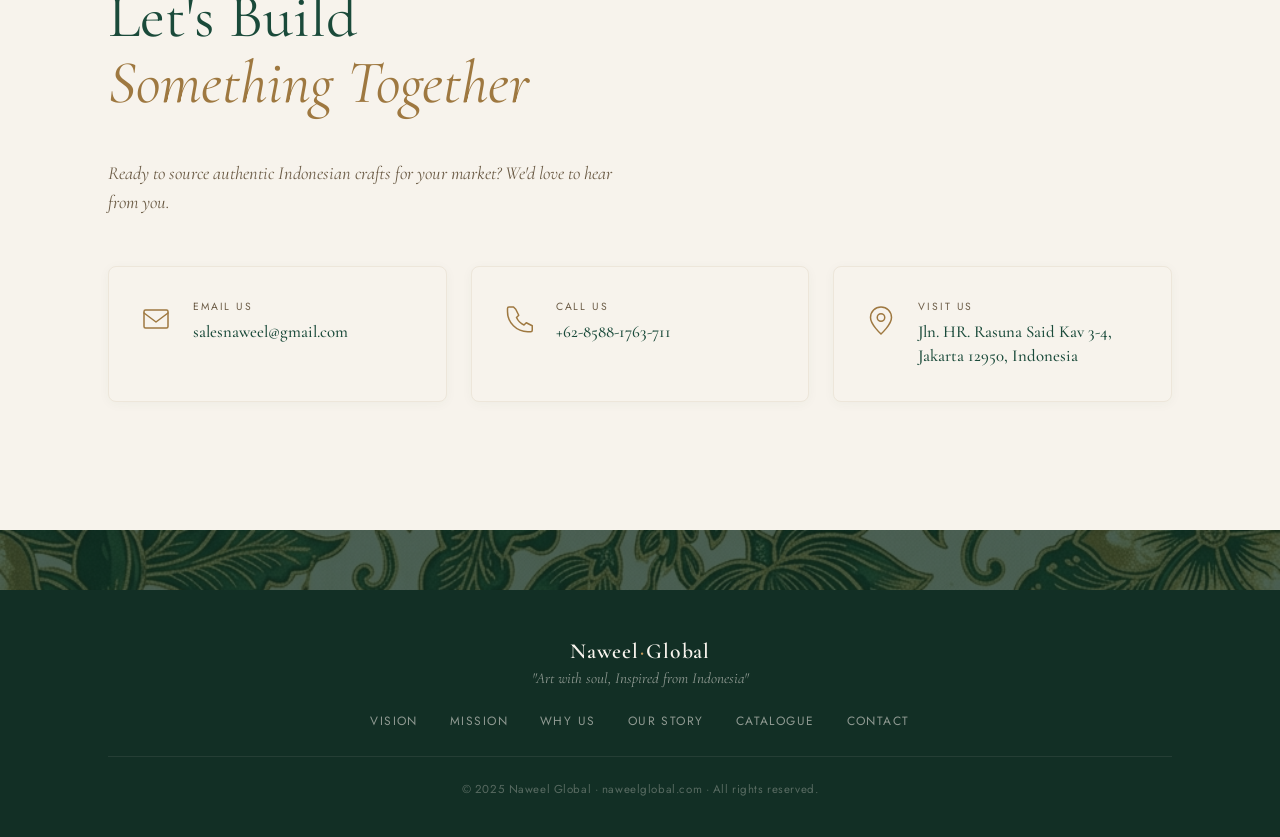
==== commit 582068b5: "feat: complete frontend -- homepage + product catalogue - Full single-page homepage (Hero, Vision, M" ====
--- a/index.html
+++ b/index.html
@@ -30,6 +30,7 @@
         <li><a href="#mission" class="nav-link">Mission</a></li>
         <li><a href="#why-us" class="nav-link">Why Us</a></li>
         <li><a href="#our-story" class="nav-link">Our Story</a></li>
+        <li><a href="catalogue.html" class="nav-link">Catalogue</a></li>
         <li><a href="#contact" class="nav-link nav-cta">Contact Us</a></li>
       </ul>
     </div>
@@ -42,7 +43,10 @@
       <p class="hero-eyebrow">Est. 2025 · Jakarta, Indonesia</p>
       <h1 class="hero-title">Naweel<br /><em>Global</em></h1>
       <p class="hero-slogan">Art with soul,<br />Inspired from Indonesia</p>
-      <a href="#vision" class="btn-hero" id="discover-btn">Discover Naweel</a>
+      <div class="hero-cta-row">
+        <a href="#vision" class="btn-hero" id="discover-btn">Discover Naweel</a>
+        <a href="catalogue.html" class="btn-hero-ghost" id="catalogue-btn">Browse Catalogue</a>
+      </div>
     </div>
     <div class="hero-scroll-hint" aria-hidden="true">
       <span>Scroll</span>
@@ -278,6 +282,7 @@
         <a href="#mission">Mission</a>
         <a href="#why-us">Why Us</a>
         <a href="#our-story">Our Story</a>
+        <a href="catalogue.html">Catalogue</a>
         <a href="#contact">Contact</a>
       </nav>
       <p class="footer-copy">&copy; 2025 Naweel Global · naweelglobal.com · All rights reserved.</p>
--- a/style.css
+++ b/style.css
@@ -274,9 +274,18 @@
   animation: fadeUp 1s 0.65s var(--ease-out) forwards;
 }
 
+.hero-cta-row {
+  display: flex;
+  flex-wrap: wrap;
+  gap: 0.9rem;
+  justify-content: center;
+  margin-top: 0.6rem;
+  opacity: 0;
+  animation: fadeUp 1s 0.9s var(--ease-out) forwards;
+}
+
 .btn-hero {
   display: inline-block;
-  margin-top: 0.6rem;
   padding: 0.9rem 2.6rem;
   font-family: var(--sans);
   font-size: 0.78rem;
@@ -289,11 +298,31 @@
   border-radius: var(--radius);
   border: 2px solid transparent;
   transition: background 0.28s, color 0.28s, border-color 0.28s, transform 0.28s;
-  opacity: 0;
-  animation: fadeUp 1s 0.9s var(--ease-out) forwards;
 }
 .btn-hero:hover {
   background: transparent;
+  border-color: var(--gold-lt);
+  color: var(--gold-lt);
+  transform: translateY(-2px);
+}
+
+.btn-hero-ghost {
+  display: inline-block;
+  padding: 0.9rem 2.6rem;
+  font-family: var(--sans);
+  font-size: 0.78rem;
+  font-weight: 500;
+  letter-spacing: 0.18em;
+  text-transform: uppercase;
+  color: rgba(247,243,236,0.88);
+  background: transparent;
+  text-decoration: none;
+  border-radius: var(--radius);
+  border: 2px solid rgba(247,243,236,0.4);
+  transition: background 0.28s, color 0.28s, border-color 0.28s, transform 0.28s;
+}
+.btn-hero-ghost:hover {
+  background: rgba(247,243,236,0.1);
   border-color: var(--gold-lt);
   color: var(--gold-lt);
   transform: translateY(-2px);
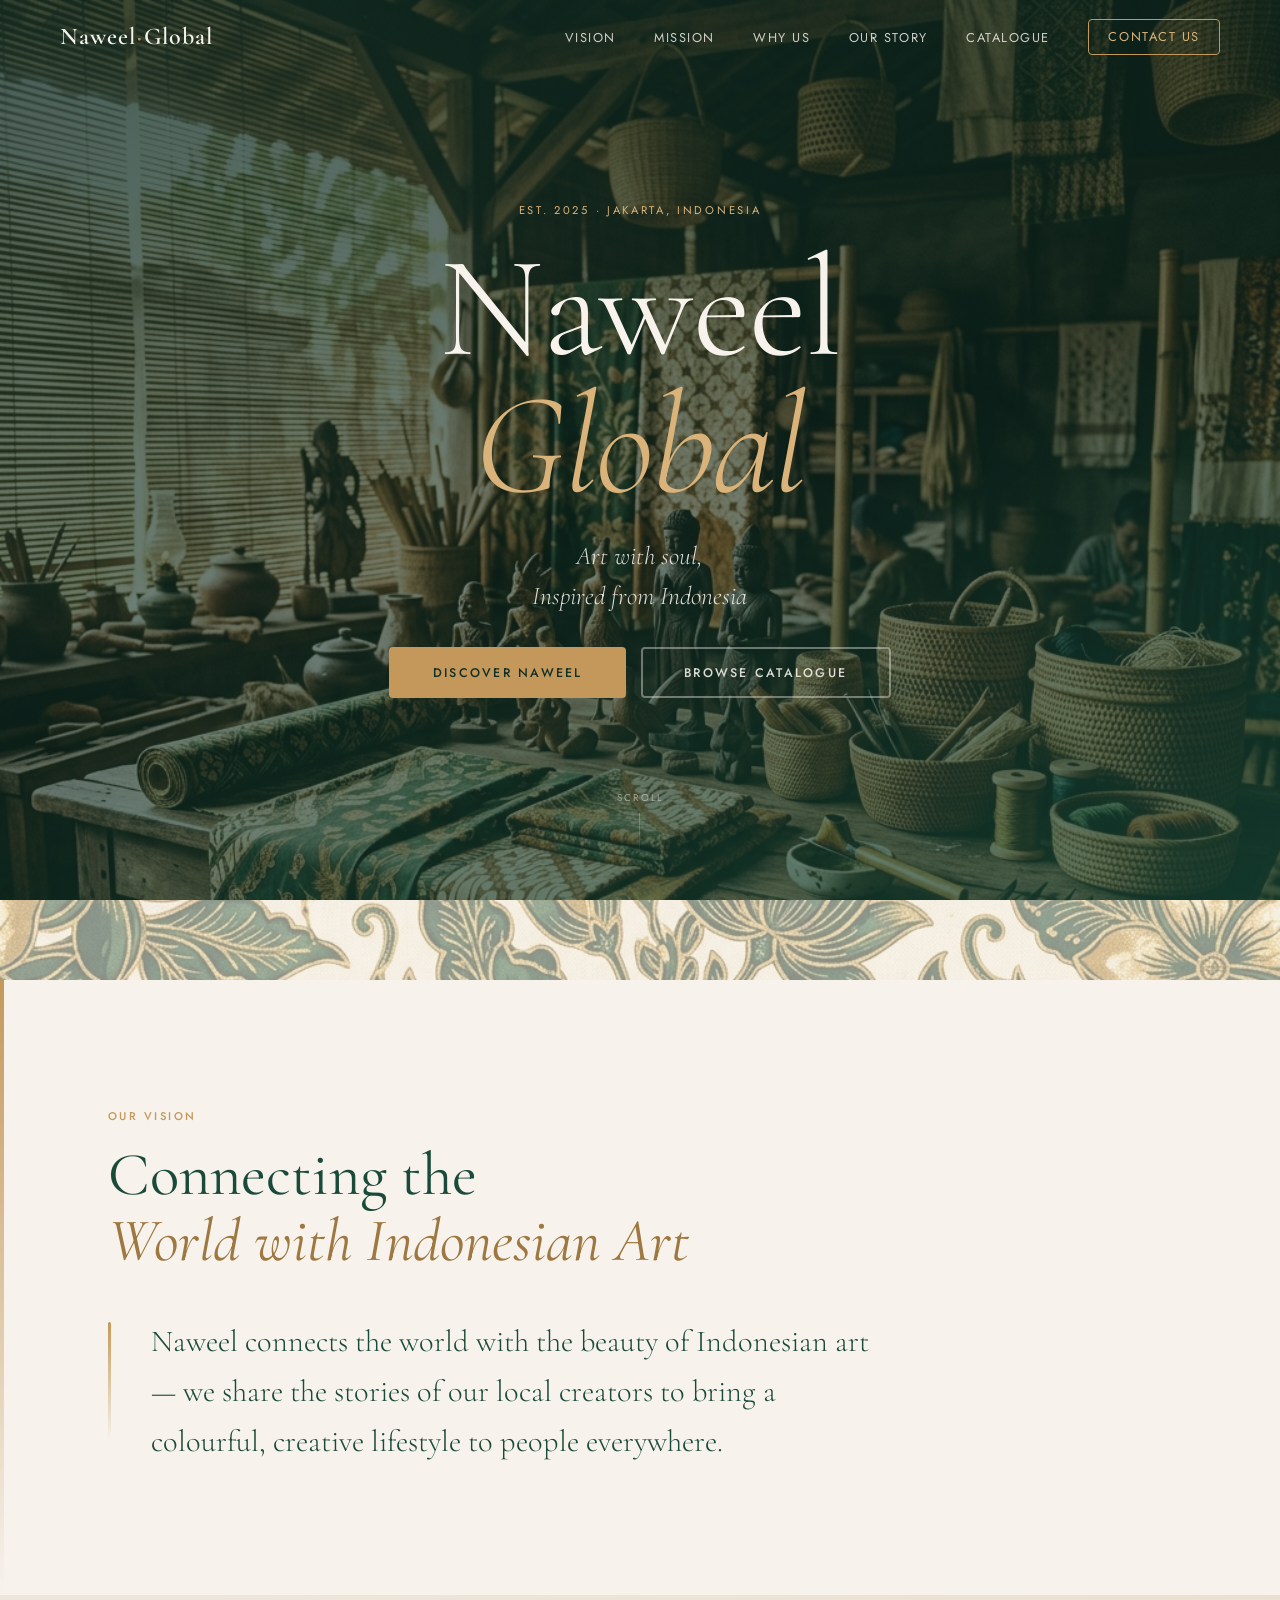
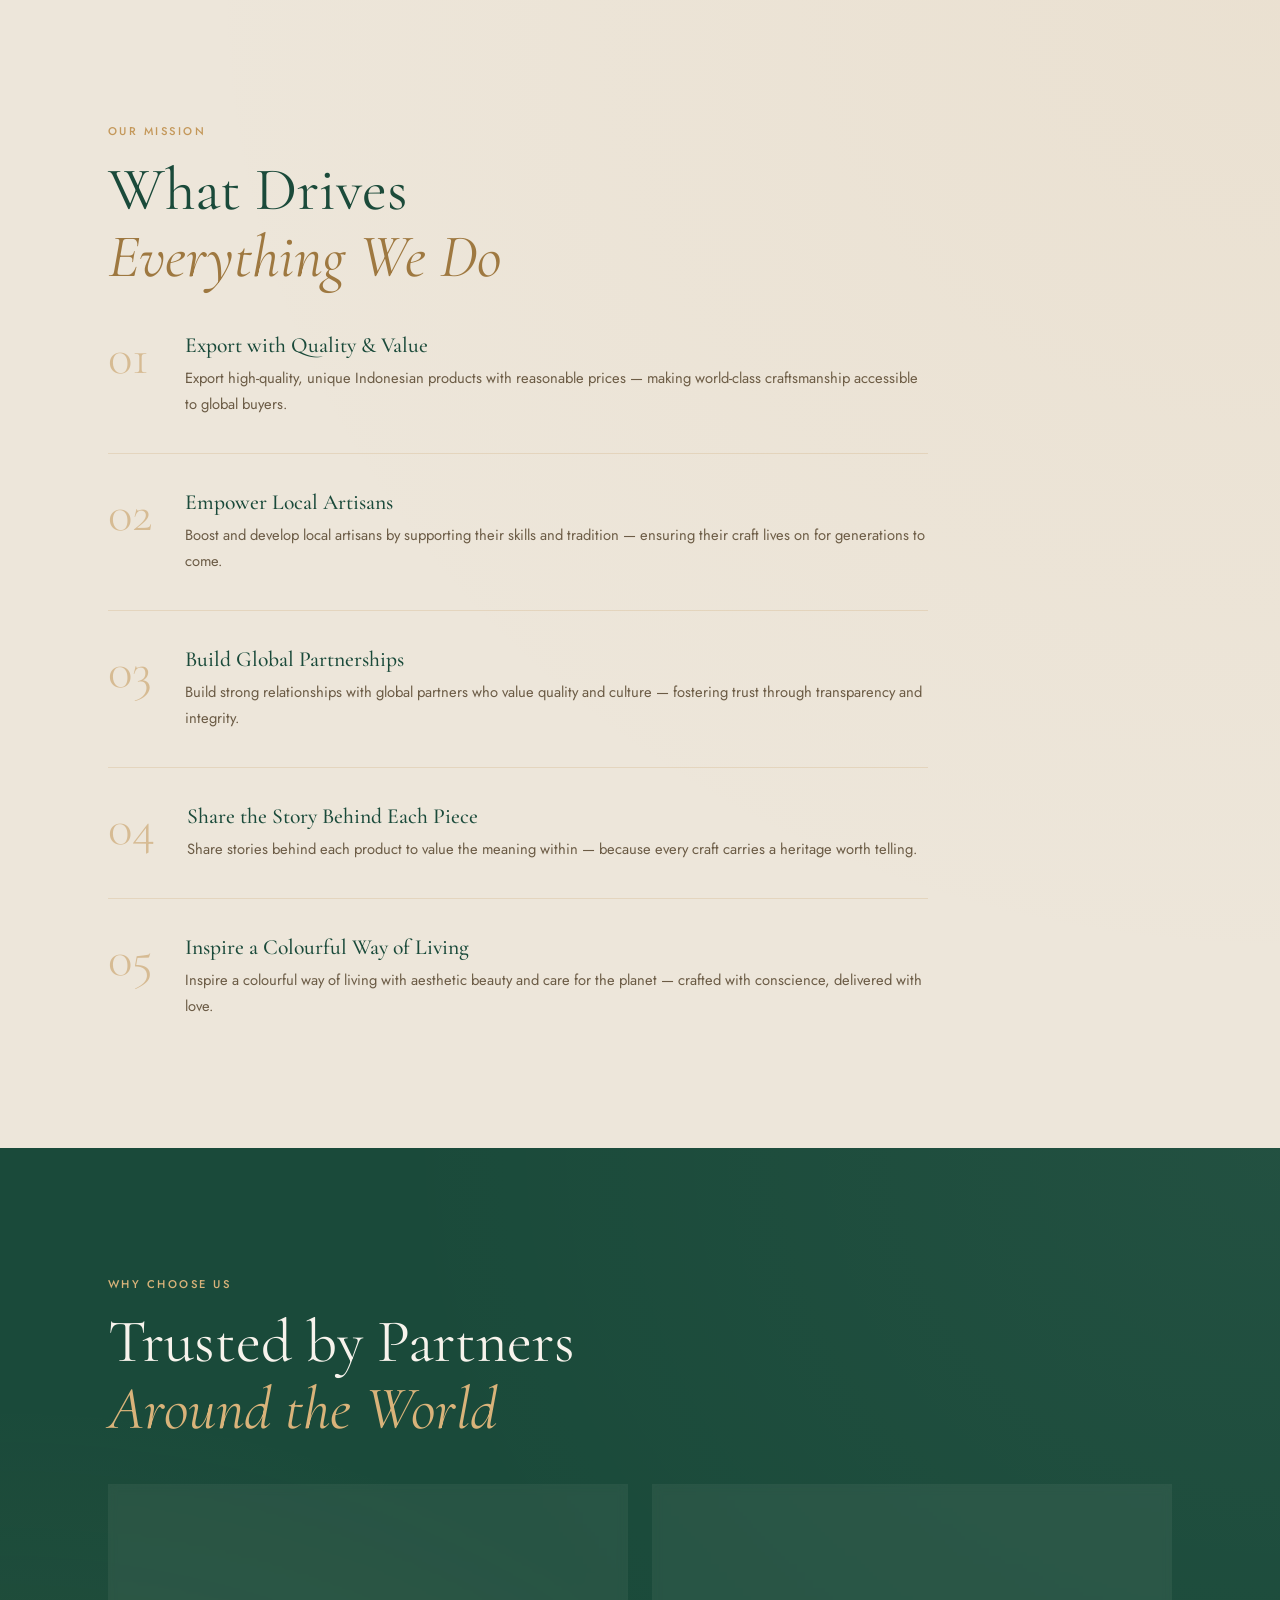
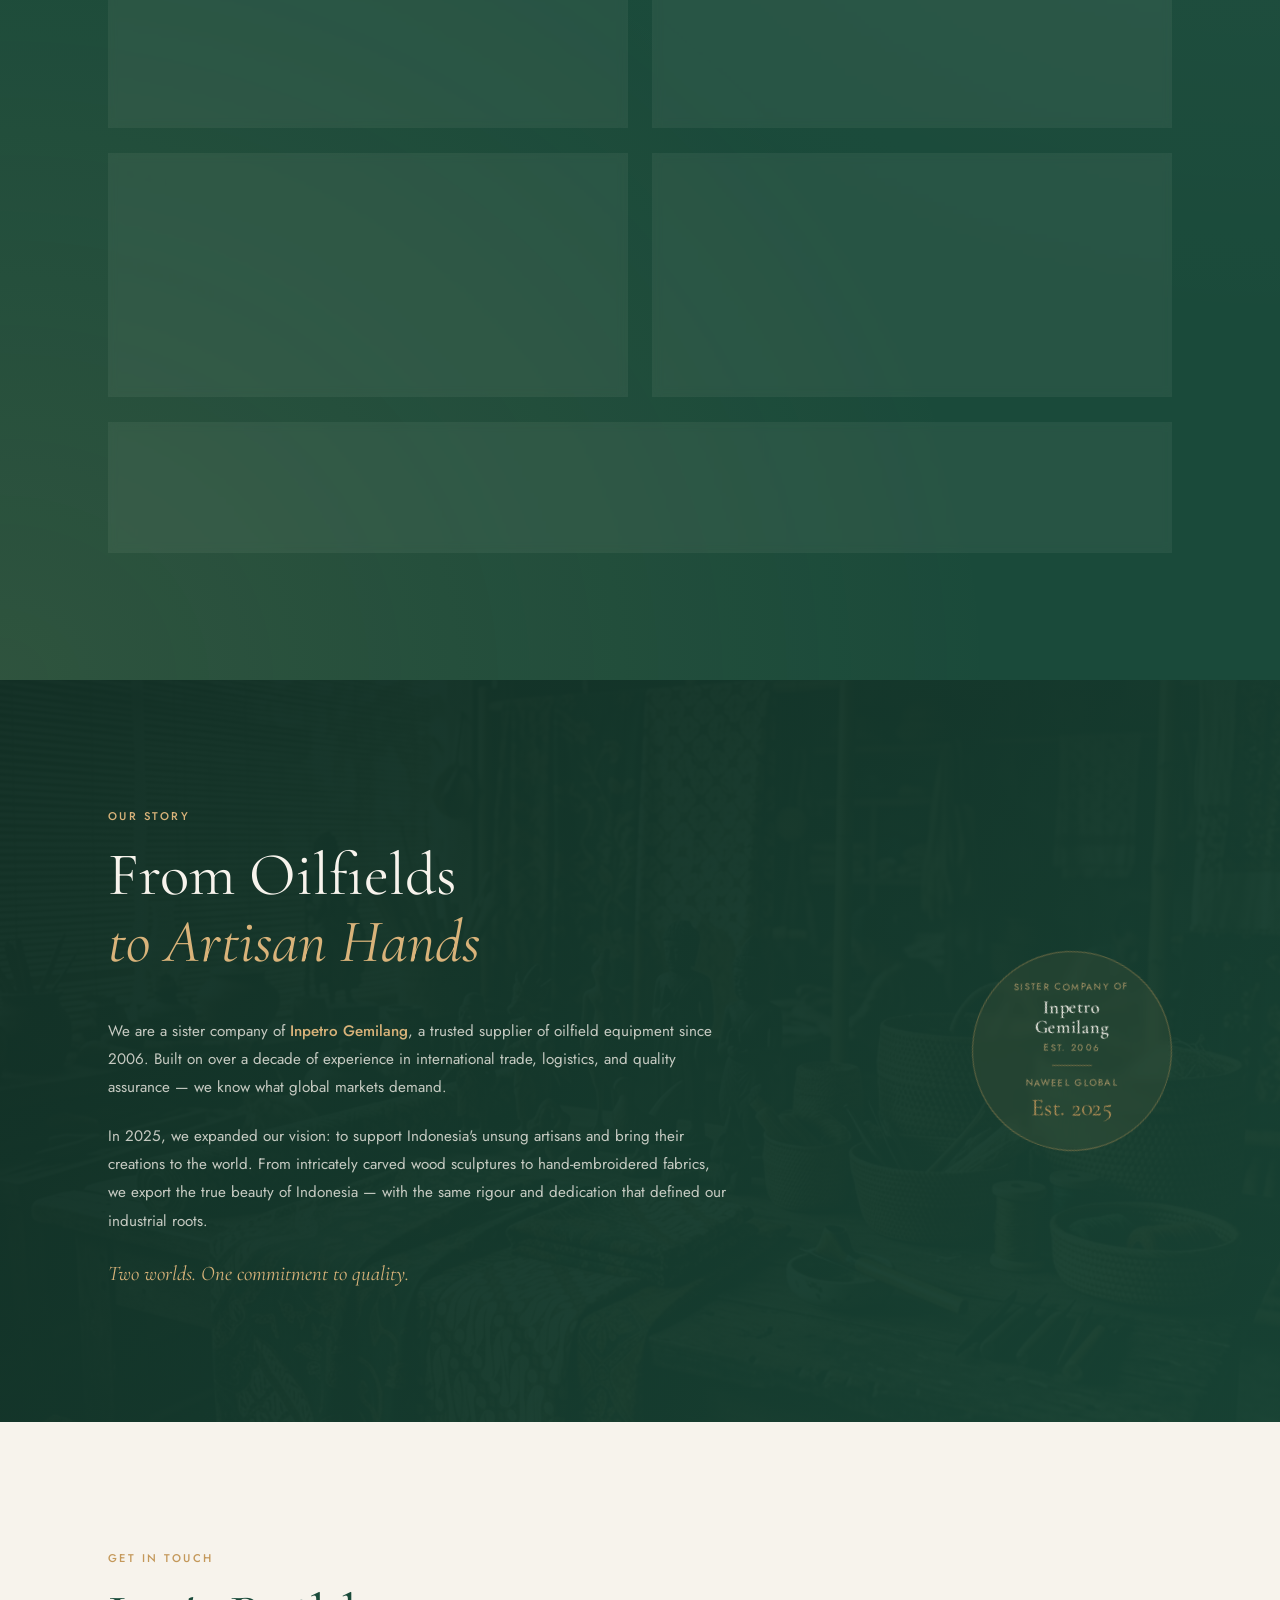
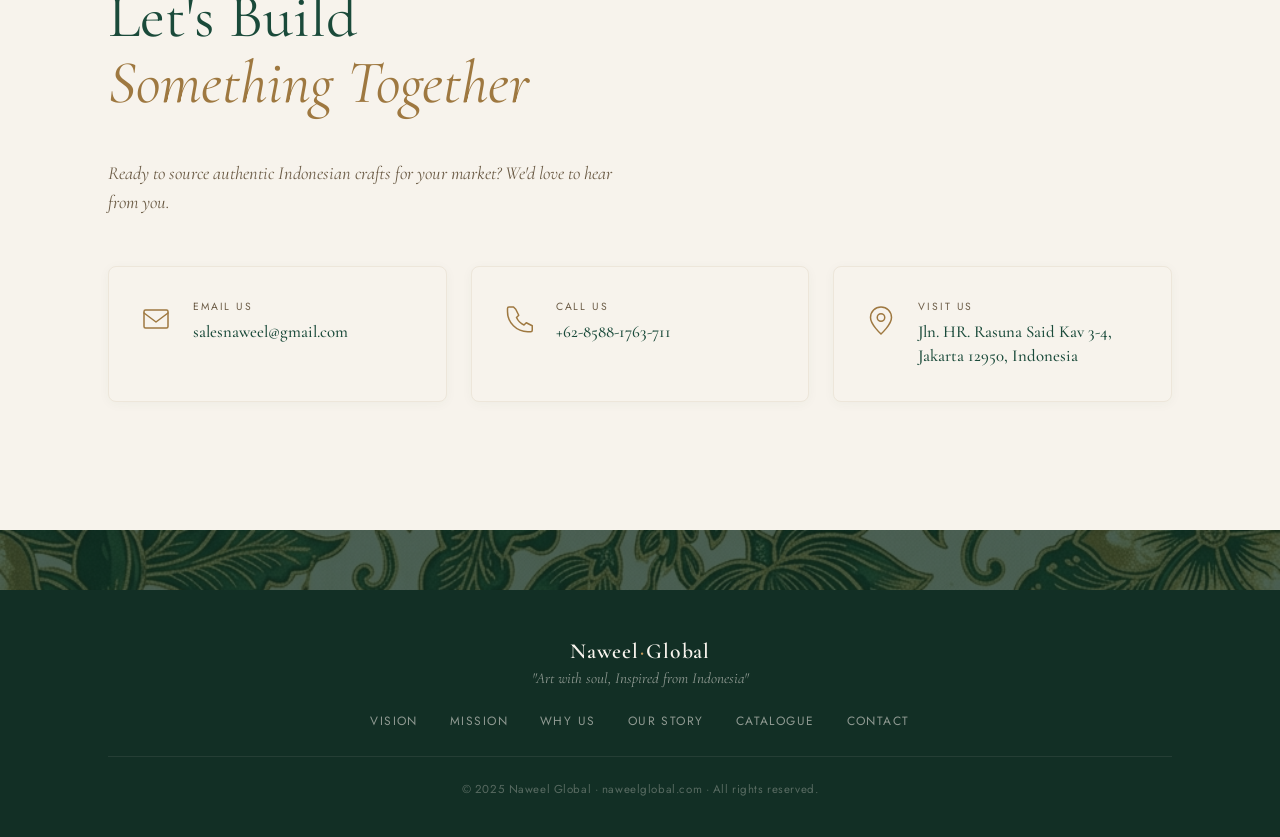
==== commit 7849d76e: "refactor: reorganize into assets/ structure + add README - Moved CSS to assets/css/ (style.css, cata" ====
--- a/index.html
+++ b/index.html
@@ -12,7 +12,7 @@
   <link rel="preconnect" href="https://fonts.googleapis.com" />
   <link rel="preconnect" href="https://fonts.gstatic.com" crossorigin />
   <link href="https://fonts.googleapis.com/css2?family=Cormorant+Garamond:ital,wght@0,300;0,400;0,500;0,600;0,700;1,300;1,400;1,500&family=Jost:wght@300;400;500&display=swap" rel="stylesheet" />
-  <link rel="stylesheet" href="style.css" />
+  <link rel="stylesheet" href="assets/css/style.css" />
 </head>
 <body>
 
@@ -56,7 +56,7 @@
 
   <!-- ─────────────── DIVIDER ORNAMENT ─────────────── -->
   <div class="ornament-band" aria-hidden="true">
-    <img src="artisan_pattern.png" alt="" class="ornament-img" />
+    <img src="assets/images/artisan_pattern.png" alt="" class="ornament-img" />
   </div>
 
   <!-- ─────────────── VISION ─────────────── -->
@@ -270,7 +270,7 @@
   <!-- ─────────────── FOOTER ─────────────── -->
   <footer class="site-footer" role="contentinfo">
     <div class="footer-ornament" aria-hidden="true">
-      <img src="artisan_pattern.png" alt="" class="ornament-img ornament-img--footer" />
+      <img src="assets/images/artisan_pattern.png" alt="" class="ornament-img ornament-img--footer" />
     </div>
     <div class="container footer-inner">
       <div class="footer-brand">
@@ -289,6 +289,6 @@
     </div>
   </footer>
 
-  <script src="main.js"></script>
+  <script src="assets/js/main.js"></script>
 </body>
 </html>
--- a/assets/css/style.css
+++ b/assets/css/style.css
@@ -0,0 +1,831 @@
+/* ================================================================
+   NAWEEL GLOBAL — style.css
+   Palette: #1a4a3a (forest green) | #f7f3ec (cream) | #c4985a (gold)
+   Fonts: Cormorant Garamond (serif) | Jost (sans-serif)
+================================================================ */
+
+/* ── RESET & TOKENS ─────────────────────────────────────────── */
+*, *::before, *::after {
+  box-sizing: border-box;
+  margin: 0;
+  padding: 0;
+}
+
+:root {
+  --green:     #1a4a3a;
+  --green-mid: #24614e;
+  --green-dk:  #122f25;
+  --cream:     #f7f3ec;
+  --cream-dk:  #ede6da;
+  --gold:      #c4985a;
+  --gold-lt:   #d9b37a;
+  --gold-dk:   #9e7840;
+  --text:      #2c2118;
+  --text-muted:#6b5b45;
+
+  --serif: 'Cormorant Garamond', Georgia, serif;
+  --sans:  'Jost', system-ui, sans-serif;
+
+  --container: 1160px;
+  --radius:    4px;
+
+  --ease-out: cubic-bezier(0.16, 1, 0.3, 1);
+}
+
+html {
+  scroll-behavior: smooth;
+  font-size: 16px;
+}
+
+body {
+  font-family: var(--sans);
+  color: var(--text);
+  background: var(--cream);
+  overflow-x: hidden;
+  -webkit-font-smoothing: antialiased;
+}
+
+::selection {
+  background: var(--gold);
+  color: var(--cream);
+}
+
+/* ── SCROLLBAR ─────────────────────────────────────────────── */
+::-webkit-scrollbar { width: 6px; }
+::-webkit-scrollbar-track { background: var(--cream-dk); }
+::-webkit-scrollbar-thumb { background: var(--gold-dk); border-radius: 3px; }
+
+/* ── UTILITIES ─────────────────────────────────────────────── */
+.container {
+  width: 100%;
+  max-width: var(--container);
+  margin-inline: auto;
+  padding-inline: clamp(1.25rem, 5vw, 3rem);
+}
+
+.section {
+  padding-block: clamp(5rem, 10vw, 9rem);
+}
+
+.section-label {
+  font-family: var(--sans);
+  font-size: 0.7rem;
+  font-weight: 500;
+  letter-spacing: 0.22em;
+  text-transform: uppercase;
+  color: var(--gold);
+  margin-bottom: 1.1rem;
+}
+.section-label--light { color: var(--gold-lt); }
+
+.section-title {
+  font-family: var(--serif);
+  font-size: clamp(2.4rem, 5vw, 3.8rem);
+  font-weight: 400;
+  line-height: 1.1;
+  color: var(--green);
+  margin-bottom: 2.6rem;
+}
+.section-title em {
+  font-style: italic;
+  color: var(--gold-dk);
+}
+.section-title--light { color: var(--cream); }
+.section-title--light em { color: var(--gold-lt); }
+
+/* ── SCROLL REVEAL ─────────────────────────────────────────── */
+.reveal {
+  opacity: 0;
+  transform: translateY(32px);
+  transition: opacity 0.75s var(--ease-out), transform 0.75s var(--ease-out);
+}
+.reveal.visible {
+  opacity: 1;
+  transform: translateY(0);
+}
+.reveal-hero { opacity: 1; }
+
+/* stagger children */
+.reveal:nth-child(2) { transition-delay: 0.08s; }
+.reveal:nth-child(3) { transition-delay: 0.16s; }
+.reveal:nth-child(4) { transition-delay: 0.24s; }
+.reveal:nth-child(5) { transition-delay: 0.32s; }
+
+/* ── NAVBAR ─────────────────────────────────────────────────── */
+#navbar {
+  position: fixed;
+  top: 0; left: 0; right: 0;
+  z-index: 900;
+  padding: 0 clamp(1.25rem, 5vw, 3rem);
+  background: transparent;
+  transition: background 0.4s ease, box-shadow 0.4s ease, padding 0.4s ease;
+}
+#navbar.scrolled {
+  background: rgba(26, 74, 58, 0.97);
+  backdrop-filter: blur(10px);
+  box-shadow: 0 2px 24px rgba(0,0,0,0.18);
+  padding-block: 0;
+}
+
+.nav-inner {
+  display: flex;
+  align-items: center;
+  justify-content: space-between;
+  height: 72px;
+  max-width: var(--container);
+  margin-inline: auto;
+}
+
+.nav-logo {
+  text-decoration: none;
+}
+.logo-text {
+  font-family: var(--serif);
+  font-size: 1.5rem;
+  font-weight: 600;
+  color: var(--cream);
+  letter-spacing: 0.04em;
+}
+.logo-dot {
+  color: var(--gold);
+  margin-inline: 1px;
+}
+
+.nav-links {
+  list-style: none;
+  display: flex;
+  align-items: center;
+  gap: 2.4rem;
+}
+.nav-link {
+  font-family: var(--sans);
+  font-size: 0.8rem;
+  font-weight: 400;
+  letter-spacing: 0.12em;
+  text-transform: uppercase;
+  color: rgba(247,243,236,0.82);
+  text-decoration: none;
+  transition: color 0.25s;
+}
+.nav-link:hover { color: var(--gold-lt); }
+.nav-link.nav-cta {
+  border: 1px solid var(--gold);
+  padding: 0.45rem 1.2rem;
+  color: var(--gold-lt);
+  border-radius: var(--radius);
+  transition: background 0.25s, color 0.25s;
+}
+.nav-link.nav-cta:hover {
+  background: var(--gold);
+  color: var(--green-dk);
+}
+
+.nav-toggle {
+  display: none;
+  flex-direction: column;
+  gap: 5px;
+  background: none;
+  border: none;
+  cursor: pointer;
+  padding: 6px;
+}
+.nav-toggle span {
+  display: block;
+  width: 24px; height: 2px;
+  background: var(--cream);
+  border-radius: 2px;
+  transition: transform 0.3s, opacity 0.3s;
+}
+.nav-toggle.open span:nth-child(1) { transform: translateY(7px) rotate(45deg); }
+.nav-toggle.open span:nth-child(2) { opacity: 0; }
+.nav-toggle.open span:nth-child(3) { transform: translateY(-7px) rotate(-45deg); }
+
+/* ── HERO ────────────────────────────────────────────────────── */
+.hero {
+  position: relative;
+  min-height: 100svh;
+  display: flex;
+  align-items: center;
+  justify-content: center;
+  background:
+    url('../images/hero_background.png') center center / cover no-repeat,
+    var(--green-dk);
+  overflow: hidden;
+}
+
+.hero-overlay {
+  position: absolute;
+  inset: 0;
+  background: linear-gradient(
+    160deg,
+    rgba(18, 47, 37, 0.78) 0%,
+    rgba(18, 47, 37, 0.58) 55%,
+    rgba(26, 74, 58, 0.72) 100%
+  );
+  z-index: 1;
+}
+
+.hero-content {
+  position: relative;
+  z-index: 2;
+  text-align: center;
+  padding-inline: clamp(1.5rem, 6vw, 4rem);
+  max-width: 780px;
+  display: flex;
+  flex-direction: column;
+  align-items: center;
+  gap: 1.4rem;
+}
+
+.hero-eyebrow {
+  font-family: var(--sans);
+  font-size: 0.7rem;
+  letter-spacing: 0.24em;
+  text-transform: uppercase;
+  color: var(--gold-lt);
+  opacity: 0;
+  animation: fadeUp 0.9s 0.2s var(--ease-out) forwards;
+}
+
+.hero-title {
+  font-family: var(--serif);
+  font-size: clamp(4rem, 12vw, 9rem);
+  font-weight: 300;
+  line-height: 0.95;
+  color: var(--cream);
+  letter-spacing: -0.01em;
+  opacity: 0;
+  animation: fadeUp 1s 0.4s var(--ease-out) forwards;
+}
+.hero-title em {
+  font-style: italic;
+  color: var(--gold-lt);
+  font-weight: 300;
+}
+
+.hero-slogan {
+  font-family: var(--serif);
+  font-size: clamp(1.1rem, 2.5vw, 1.6rem);
+  font-weight: 300;
+  font-style: italic;
+  color: rgba(247,243,236,0.88);
+  line-height: 1.55;
+  opacity: 0;
+  animation: fadeUp 1s 0.65s var(--ease-out) forwards;
+}
+
+.hero-cta-row {
+  display: flex;
+  flex-wrap: wrap;
+  gap: 0.9rem;
+  justify-content: center;
+  margin-top: 0.6rem;
+  opacity: 0;
+  animation: fadeUp 1s 0.9s var(--ease-out) forwards;
+}
+
+.btn-hero {
+  display: inline-block;
+  padding: 0.9rem 2.6rem;
+  font-family: var(--sans);
+  font-size: 0.78rem;
+  font-weight: 500;
+  letter-spacing: 0.18em;
+  text-transform: uppercase;
+  color: var(--green-dk);
+  background: var(--gold);
+  text-decoration: none;
+  border-radius: var(--radius);
+  border: 2px solid transparent;
+  transition: background 0.28s, color 0.28s, border-color 0.28s, transform 0.28s;
+}
+.btn-hero:hover {
+  background: transparent;
+  border-color: var(--gold-lt);
+  color: var(--gold-lt);
+  transform: translateY(-2px);
+}
+
+.btn-hero-ghost {
+  display: inline-block;
+  padding: 0.9rem 2.6rem;
+  font-family: var(--sans);
+  font-size: 0.78rem;
+  font-weight: 500;
+  letter-spacing: 0.18em;
+  text-transform: uppercase;
+  color: rgba(247,243,236,0.88);
+  background: transparent;
+  text-decoration: none;
+  border-radius: var(--radius);
+  border: 2px solid rgba(247,243,236,0.4);
+  transition: background 0.28s, color 0.28s, border-color 0.28s, transform 0.28s;
+}
+.btn-hero-ghost:hover {
+  background: rgba(247,243,236,0.1);
+  border-color: var(--gold-lt);
+  color: var(--gold-lt);
+  transform: translateY(-2px);
+}
+
+.hero-scroll-hint {
+  position: absolute;
+  bottom: 2.8rem;
+  left: 50%;
+  transform: translateX(-50%);
+  z-index: 2;
+  display: flex;
+  flex-direction: column;
+  align-items: center;
+  gap: 0.5rem;
+  color: rgba(247,243,236,0.5);
+  font-family: var(--sans);
+  font-size: 0.62rem;
+  letter-spacing: 0.2em;
+  text-transform: uppercase;
+  animation: fadePulse 2.5s 2s ease-in-out infinite;
+}
+.scroll-line {
+  width: 1px;
+  height: 42px;
+  background: linear-gradient(to bottom, rgba(196,152,90,0.7), transparent);
+  animation: scrollPulse 2s 2s ease-in-out infinite;
+}
+
+/* ── ORNAMENT BAND ───────────────────────────────────────────── */
+.ornament-band {
+  width: 100%;
+  height: 80px;
+  overflow: hidden;
+  display: flex;
+  align-items: center;
+}
+.ornament-img {
+  width: 100%;
+  height: 100%;
+  object-fit: cover;
+  object-position: center;
+  opacity: 0.45;
+}
+.ornament-img--footer {
+  opacity: 0.25;
+  transform: scaleY(-1);
+}
+
+/* ── VISION ──────────────────────────────────────────────────── */
+.vision-section {
+  background: var(--cream);
+  position: relative;
+}
+.vision-section::before {
+  content: '';
+  position: absolute;
+  top: 0; left: 0;
+  width: 4px;
+  height: 100%;
+  background: linear-gradient(to bottom, var(--gold), transparent);
+}
+
+.vision-body {
+  display: flex;
+  align-items: flex-start;
+  gap: 2.5rem;
+  max-width: 780px;
+}
+.vision-leaf {
+  flex-shrink: 0;
+  width: 3px;
+  height: 120px;
+  background: linear-gradient(to bottom, var(--gold), transparent);
+  border-radius: 2px;
+  margin-top: 0.3rem;
+}
+.vision-text {
+  font-family: var(--serif);
+  font-size: clamp(1.35rem, 2.6vw, 1.9rem);
+  font-weight: 300;
+  line-height: 1.65;
+  color: var(--green);
+}
+
+/* ── MISSION ─────────────────────────────────────────────────── */
+.mission-section {
+  background: var(--cream-dk);
+  position: relative;
+}
+.mission-section::after {
+  content: '';
+  position: absolute;
+  inset: 0;
+  background:
+    radial-gradient(ellipse at top right, rgba(196,152,90,0.07) 0%, transparent 60%);
+  pointer-events: none;
+}
+
+.mission-list {
+  list-style: none;
+  display: flex;
+  flex-direction: column;
+  gap: 2.2rem;
+  max-width: 820px;
+}
+
+.mission-item {
+  display: flex;
+  align-items: flex-start;
+  gap: 2rem;
+  padding-bottom: 2.2rem;
+  border-bottom: 1px solid rgba(196,152,90,0.22);
+}
+.mission-item:last-child {
+  border-bottom: none;
+  padding-bottom: 0;
+}
+
+.mission-num {
+  font-family: var(--serif);
+  font-size: 3.2rem;
+  font-weight: 300;
+  line-height: 1;
+  color: var(--gold);
+  opacity: 0.55;
+  flex-shrink: 0;
+  min-width: 2.8rem;
+}
+
+.mission-heading {
+  font-family: var(--serif);
+  font-size: 1.35rem;
+  font-weight: 500;
+  color: var(--green);
+  margin-bottom: 0.5rem;
+}
+
+.mission-body p {
+  font-family: var(--sans);
+  font-size: 0.92rem;
+  line-height: 1.75;
+  color: var(--text-muted);
+}
+
+/* ── WHY CHOOSE US ───────────────────────────────────────────── */
+.why-section {
+  background: var(--green);
+  position: relative;
+  overflow: hidden;
+}
+.why-section::before {
+  content: '';
+  position: absolute;
+  inset: 0;
+  background:
+    radial-gradient(ellipse at bottom left, rgba(196,152,90,0.12) 0%, transparent 55%),
+    radial-gradient(ellipse at top right, rgba(247,243,236,0.04) 0%, transparent 50%);
+  pointer-events: none;
+}
+
+.why-section .section-label { color: var(--gold-lt); }
+.why-section .section-title { color: var(--cream); }
+.why-section .section-title em { color: var(--gold-lt); }
+
+.why-grid {
+  display: grid;
+  grid-template-columns: repeat(2, 1fr);
+  gap: 1.6rem;
+}
+
+.why-card {
+  background: rgba(247,243,236,0.06);
+  border: 1px solid rgba(196,152,90,0.22);
+  border-radius: 8px;
+  padding: 2.2rem;
+  transition: background 0.3s, border-color 0.3s, transform 0.3s;
+  backdrop-filter: blur(4px);
+}
+.why-card:hover {
+  background: rgba(247,243,236,0.11);
+  border-color: rgba(196,152,90,0.5);
+  transform: translateY(-4px);
+}
+.why-card--wide {
+  grid-column: 1 / -1;
+  display: flex;
+  align-items: flex-start;
+  gap: 2rem;
+}
+
+.why-icon {
+  width: 44px;
+  height: 44px;
+  color: var(--gold);
+  margin-bottom: 1.1rem;
+  flex-shrink: 0;
+}
+.why-card--wide .why-icon { margin-bottom: 0; }
+
+.why-title {
+  font-family: var(--serif);
+  font-size: 1.22rem;
+  font-weight: 500;
+  color: var(--cream);
+  margin-bottom: 0.6rem;
+}
+.why-desc {
+  font-family: var(--sans);
+  font-size: 0.9rem;
+  line-height: 1.75;
+  color: rgba(247,243,236,0.7);
+}
+
+/* ── OUR STORY ───────────────────────────────────────────────── */
+.story-section {
+  position: relative;
+  background: var(--green-dk);
+  overflow: hidden;
+}
+.story-bg-img {
+  position: absolute;
+  inset: 0;
+  background:
+    url('../images/hero_background.png') center center / cover no-repeat;
+  opacity: 0.12;
+  z-index: 0;
+}
+.story-section::after {
+  content: '';
+  position: absolute;
+  inset: 0;
+  background: linear-gradient(135deg, rgba(18,47,37,0.88) 0%, rgba(26,74,58,0.72) 100%);
+  z-index: 1;
+}
+
+.story-container {
+  position: relative;
+  z-index: 2;
+  display: grid;
+  grid-template-columns: 1fr auto;
+  align-items: center;
+  gap: clamp(2rem, 6vw, 5rem);
+}
+
+.story-content {
+  max-width: 620px;
+}
+
+.story-text {
+  font-family: var(--sans);
+  font-size: 0.95rem;
+  line-height: 1.85;
+  color: rgba(247,243,236,0.78);
+  margin-bottom: 1.3rem;
+}
+.story-text strong { color: var(--gold-lt); font-weight: 500; }
+.story-text--em {
+  font-family: var(--serif);
+  font-size: 1.3rem;
+  font-style: italic;
+  color: var(--gold-lt);
+  margin-top: 0.6rem;
+  margin-bottom: 0;
+}
+
+.story-badge {
+  flex-shrink: 0;
+  width: 200px;
+  height: 200px;
+  border-radius: 50%;
+  border: 1px solid rgba(196,152,90,0.4);
+  background: rgba(196,152,90,0.07);
+  display: flex;
+  align-items: center;
+  justify-content: center;
+  text-align: center;
+  backdrop-filter: blur(4px);
+}
+
+.badge-inner {
+  display: flex;
+  flex-direction: column;
+  align-items: center;
+  gap: 0.25rem;
+}
+.badge-since {
+  font-family: var(--sans);
+  font-size: 0.58rem;
+  letter-spacing: 0.18em;
+  text-transform: uppercase;
+  color: var(--gold-lt);
+  opacity: 0.75;
+}
+.badge-name {
+  font-family: var(--serif);
+  font-size: 1.15rem;
+  font-weight: 500;
+  line-height: 1.1;
+  color: var(--cream);
+  letter-spacing: 0.02em;
+}
+.badge-year {
+  font-family: var(--serif);
+  font-size: 1.5rem;
+  font-weight: 300;
+  color: var(--gold);
+}
+.badge-divider {
+  width: 40px;
+  height: 1px;
+  background: rgba(196,152,90,0.45);
+  margin: 0.4rem 0;
+}
+
+/* ── CONTACT ─────────────────────────────────────────────────── */
+.contact-section {
+  background: var(--cream);
+}
+
+.contact-intro {
+  font-family: var(--serif);
+  font-size: 1.15rem;
+  color: var(--text-muted);
+  font-style: italic;
+  max-width: 520px;
+  margin-bottom: 3rem;
+  line-height: 1.6;
+}
+
+.contact-grid {
+  display: grid;
+  grid-template-columns: repeat(3, 1fr);
+  gap: 1.5rem;
+}
+
+.contact-card {
+  display: flex;
+  align-items: flex-start;
+  gap: 1.2rem;
+  padding: 2rem 1.8rem;
+  border-radius: 8px;
+  border: 1px solid var(--cream-dk);
+  background: var(--cream);
+  text-decoration: none;
+  color: inherit;
+  transition: border-color 0.28s, box-shadow 0.28s, transform 0.28s;
+  box-shadow: 0 2px 12px rgba(26,74,58,0.04);
+}
+.contact-card:hover {
+  border-color: var(--gold);
+  box-shadow: 0 8px 32px rgba(196,152,90,0.15);
+  transform: translateY(-3px);
+}
+.contact-card--address { cursor: default; }
+
+.contact-icon {
+  width: 36px;
+  height: 36px;
+  color: var(--gold-dk);
+  flex-shrink: 0;
+  margin-top: 2px;
+}
+.contact-label {
+  display: block;
+  font-family: var(--sans);
+  font-size: 0.65rem;
+  letter-spacing: 0.18em;
+  text-transform: uppercase;
+  color: var(--text-muted);
+  margin-bottom: 0.4rem;
+}
+.contact-value {
+  display: block;
+  font-family: var(--serif);
+  font-size: 1.05rem;
+  font-weight: 500;
+  color: var(--green);
+  line-height: 1.45;
+}
+
+/* ── FOOTER ──────────────────────────────────────────────────── */
+.site-footer {
+  background: var(--green-dk);
+  color: rgba(247,243,236,0.7);
+}
+.footer-ornament {
+  width: 100%;
+  height: 60px;
+  overflow: hidden;
+}
+.footer-inner {
+  display: flex;
+  flex-direction: column;
+  align-items: center;
+  text-align: center;
+  gap: 1.6rem;
+  padding-block: 3rem 2.5rem;
+}
+.footer-logo { font-size: 1.35rem; }
+.footer-slogan {
+  font-family: var(--serif);
+  font-size: 0.95rem;
+  font-style: italic;
+  color: rgba(247,243,236,0.55);
+  margin-top: 0.3rem;
+}
+.footer-brand { display: flex; flex-direction: column; align-items: center; }
+
+.footer-nav {
+  display: flex;
+  flex-wrap: wrap;
+  justify-content: center;
+  gap: 1rem 2rem;
+}
+.footer-nav a {
+  font-family: var(--sans);
+  font-size: 0.75rem;
+  letter-spacing: 0.12em;
+  text-transform: uppercase;
+  color: rgba(247,243,236,0.55);
+  text-decoration: none;
+  transition: color 0.2s;
+}
+.footer-nav a:hover { color: var(--gold-lt); }
+
+.footer-copy {
+  font-family: var(--sans);
+  font-size: 0.72rem;
+  letter-spacing: 0.05em;
+  color: rgba(247,243,236,0.3);
+  border-top: 1px solid rgba(247,243,236,0.08);
+  width: 100%;
+  padding-top: 1.5rem;
+}
+
+/* ── ANIMATIONS ─────────────────────────────────────────────── */
+@keyframes fadeUp {
+  from { opacity: 0; transform: translateY(28px); }
+  to   { opacity: 1; transform: translateY(0); }
+}
+
+@keyframes fadePulse {
+  0%, 100% { opacity: 0.4; }
+  50%       { opacity: 1; }
+}
+
+@keyframes scrollPulse {
+  0%   { transform: scaleY(0); transform-origin: top; }
+  50%  { transform: scaleY(1); transform-origin: top; }
+  51%  { transform: scaleY(1); transform-origin: bottom; }
+  100% { transform: scaleY(0); transform-origin: bottom; }
+}
+
+/* ── RESPONSIVE ─────────────────────────────────────────────── */
+@media (max-width: 900px) {
+  .why-grid { grid-template-columns: 1fr; }
+  .why-card--wide { flex-direction: column; }
+  .contact-grid { grid-template-columns: 1fr; }
+  .story-container {
+    grid-template-columns: 1fr;
+  }
+  .story-badge {
+    margin-inline: auto;
+    width: 180px; height: 180px;
+  }
+}
+
+@media (max-width: 700px) {
+  .nav-links {
+    display: none;
+    flex-direction: column;
+    gap: 0;
+    position: absolute;
+    top: 72px; left: 0; right: 0;
+    background: rgba(18, 47, 37, 0.98);
+    backdrop-filter: blur(12px);
+    padding: 1.2rem 0 1.6rem;
+    border-top: 1px solid rgba(196,152,90,0.2);
+  }
+  .nav-links.open { display: flex; }
+  .nav-link {
+    padding: 0.85rem 2rem;
+    width: 100%;
+    font-size: 0.85rem;
+  }
+  .nav-link.nav-cta {
+    margin: 0.6rem 2rem 0;
+    width: auto;
+    text-align: center;
+  }
+  .nav-toggle { display: flex; }
+  #navbar { position: fixed; }
+
+  .vision-body { flex-direction: column; gap: 1.2rem; }
+  .vision-leaf { width: 60px; height: 3px; margin: 0; }
+
+  .mission-item { flex-direction: column; gap: 0.8rem; }
+  .mission-num { font-size: 2.4rem; }
+
+  .hero-scroll-hint { display: none; }
+}
+
+@media (max-width: 480px) {
+  .contact-card { padding: 1.5rem; }
+}
